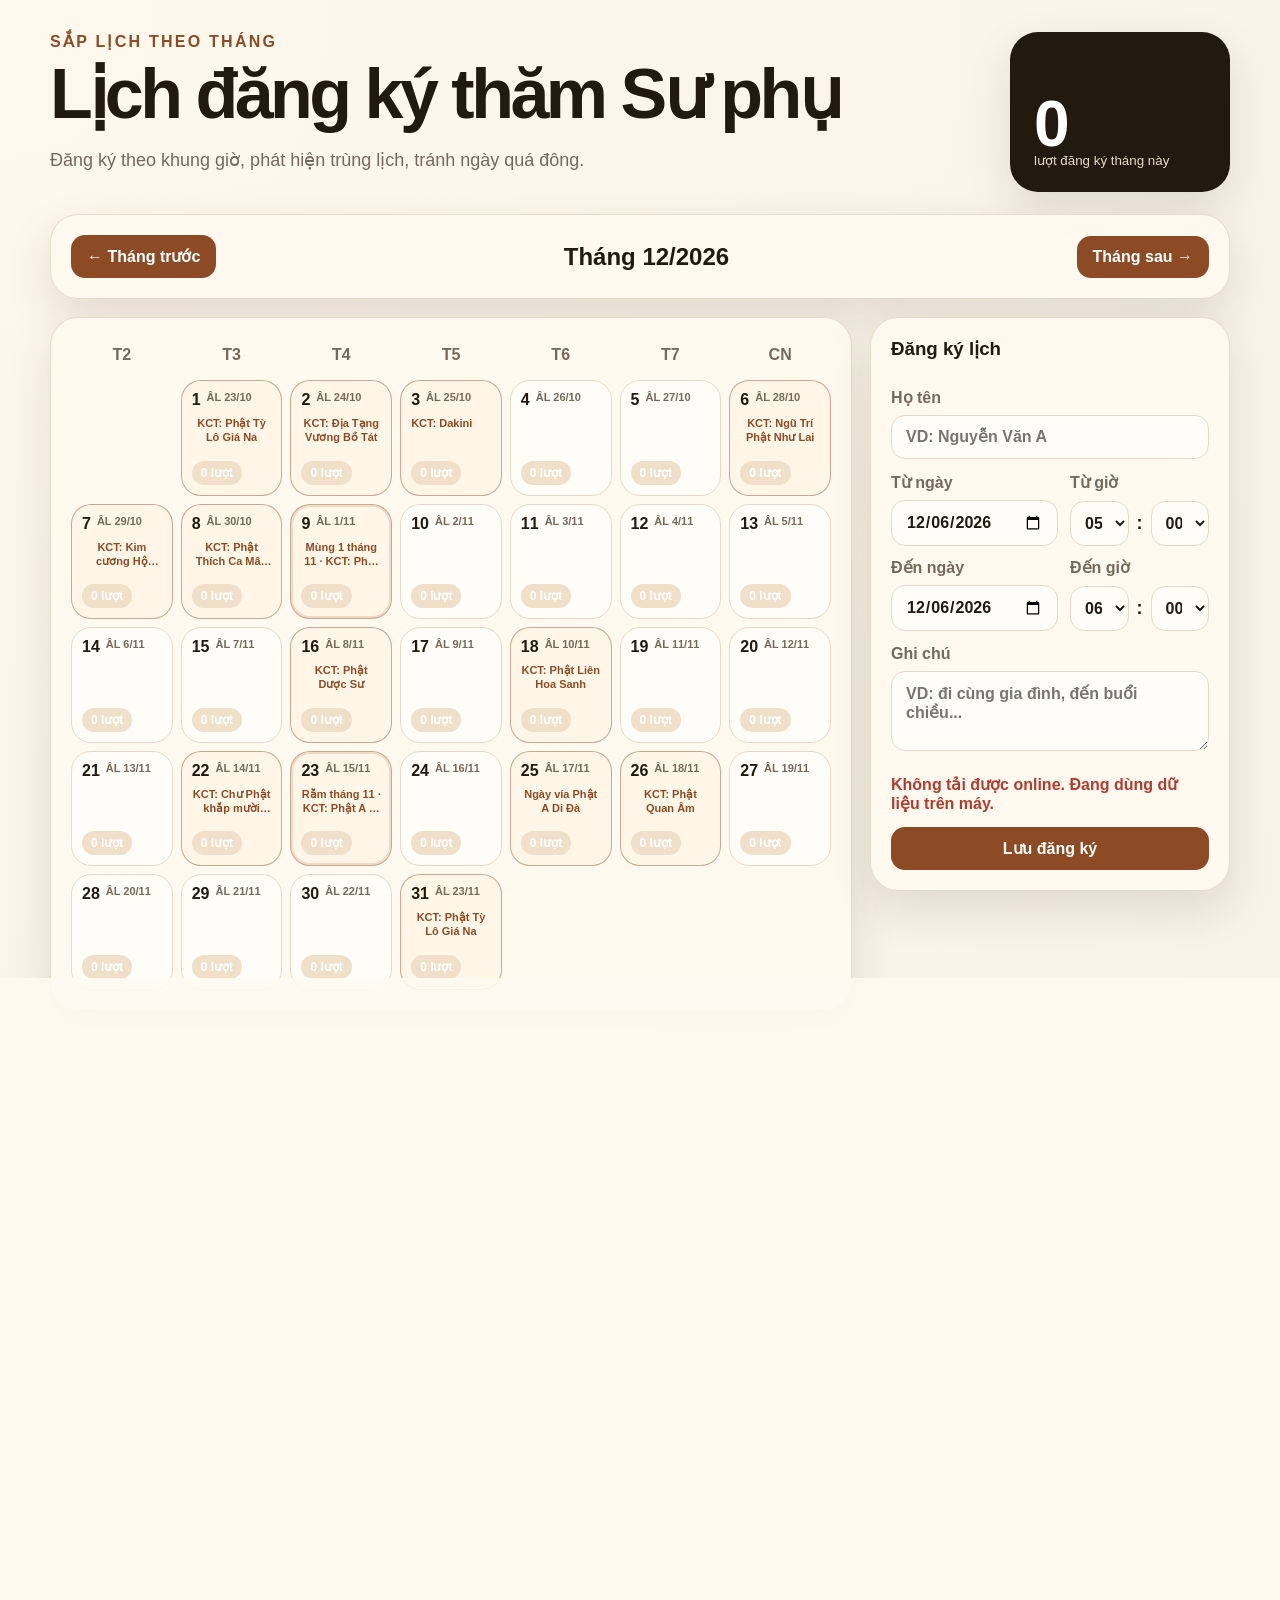
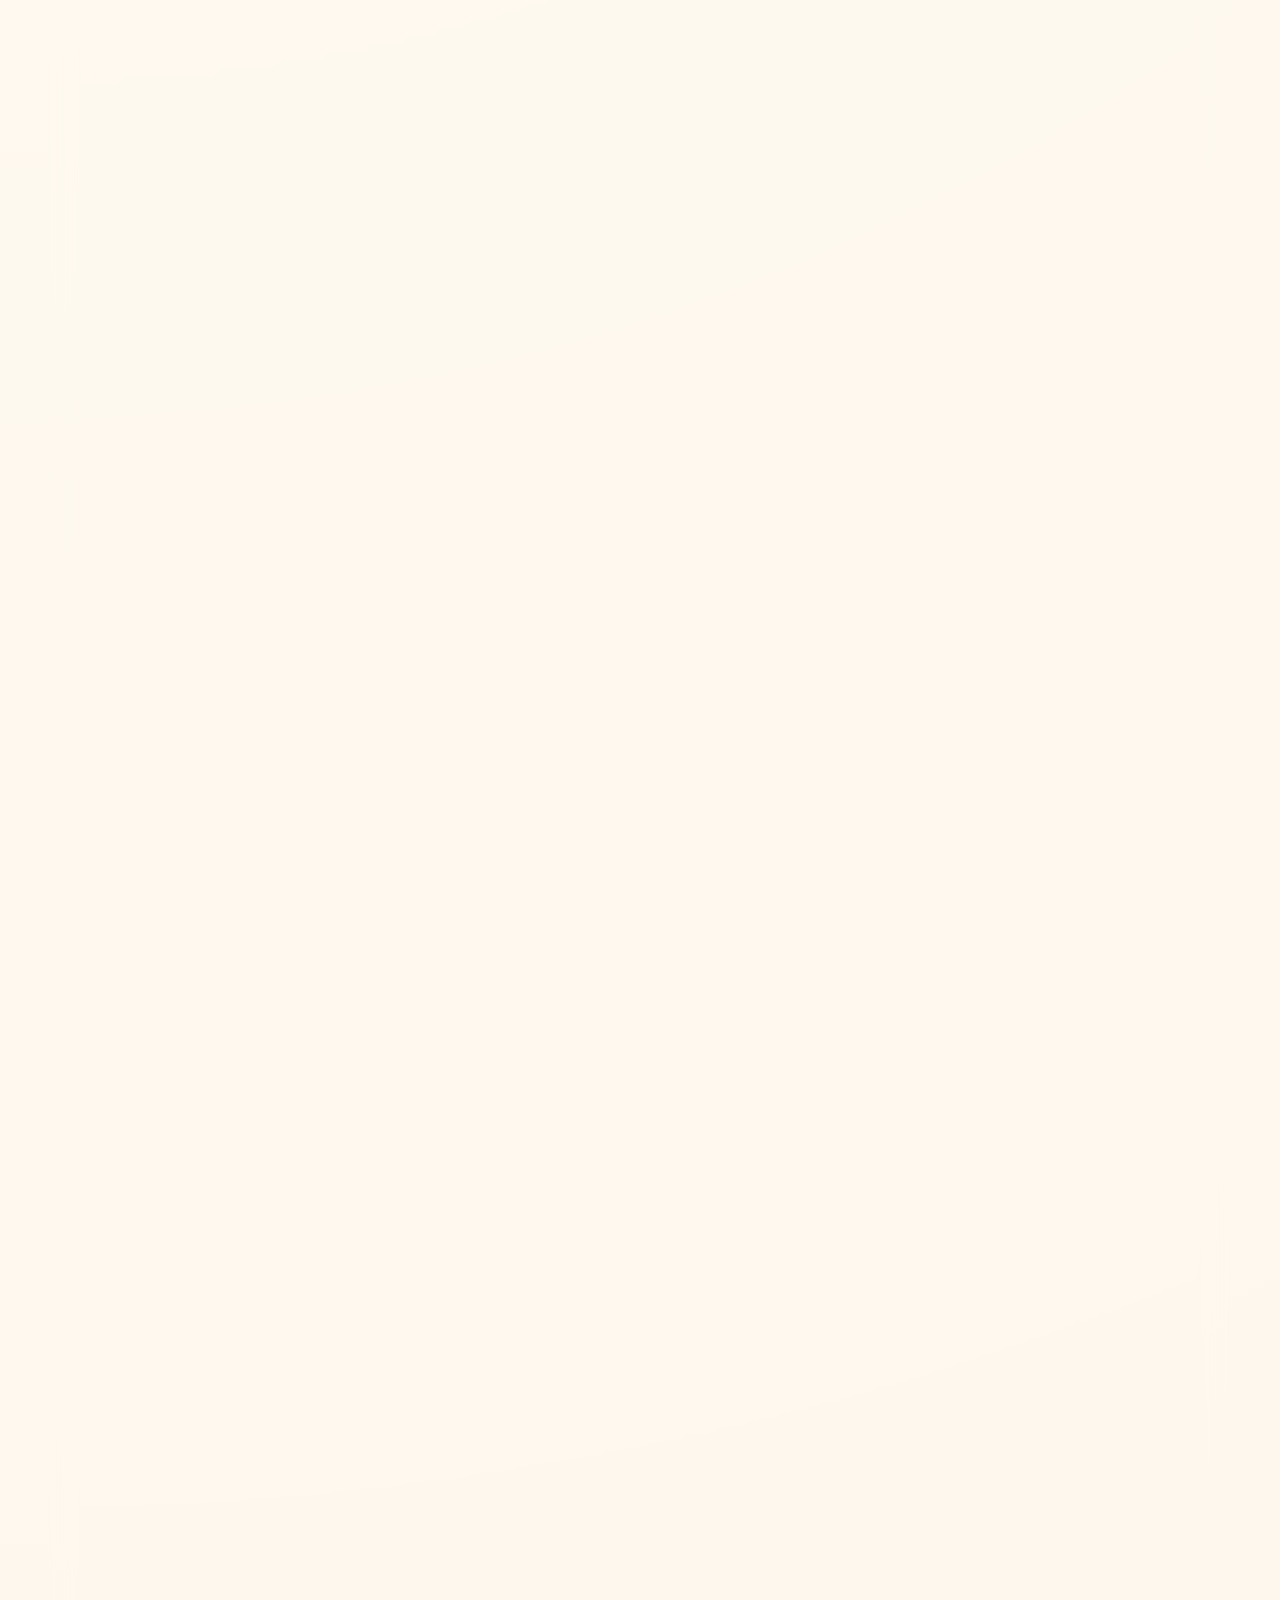
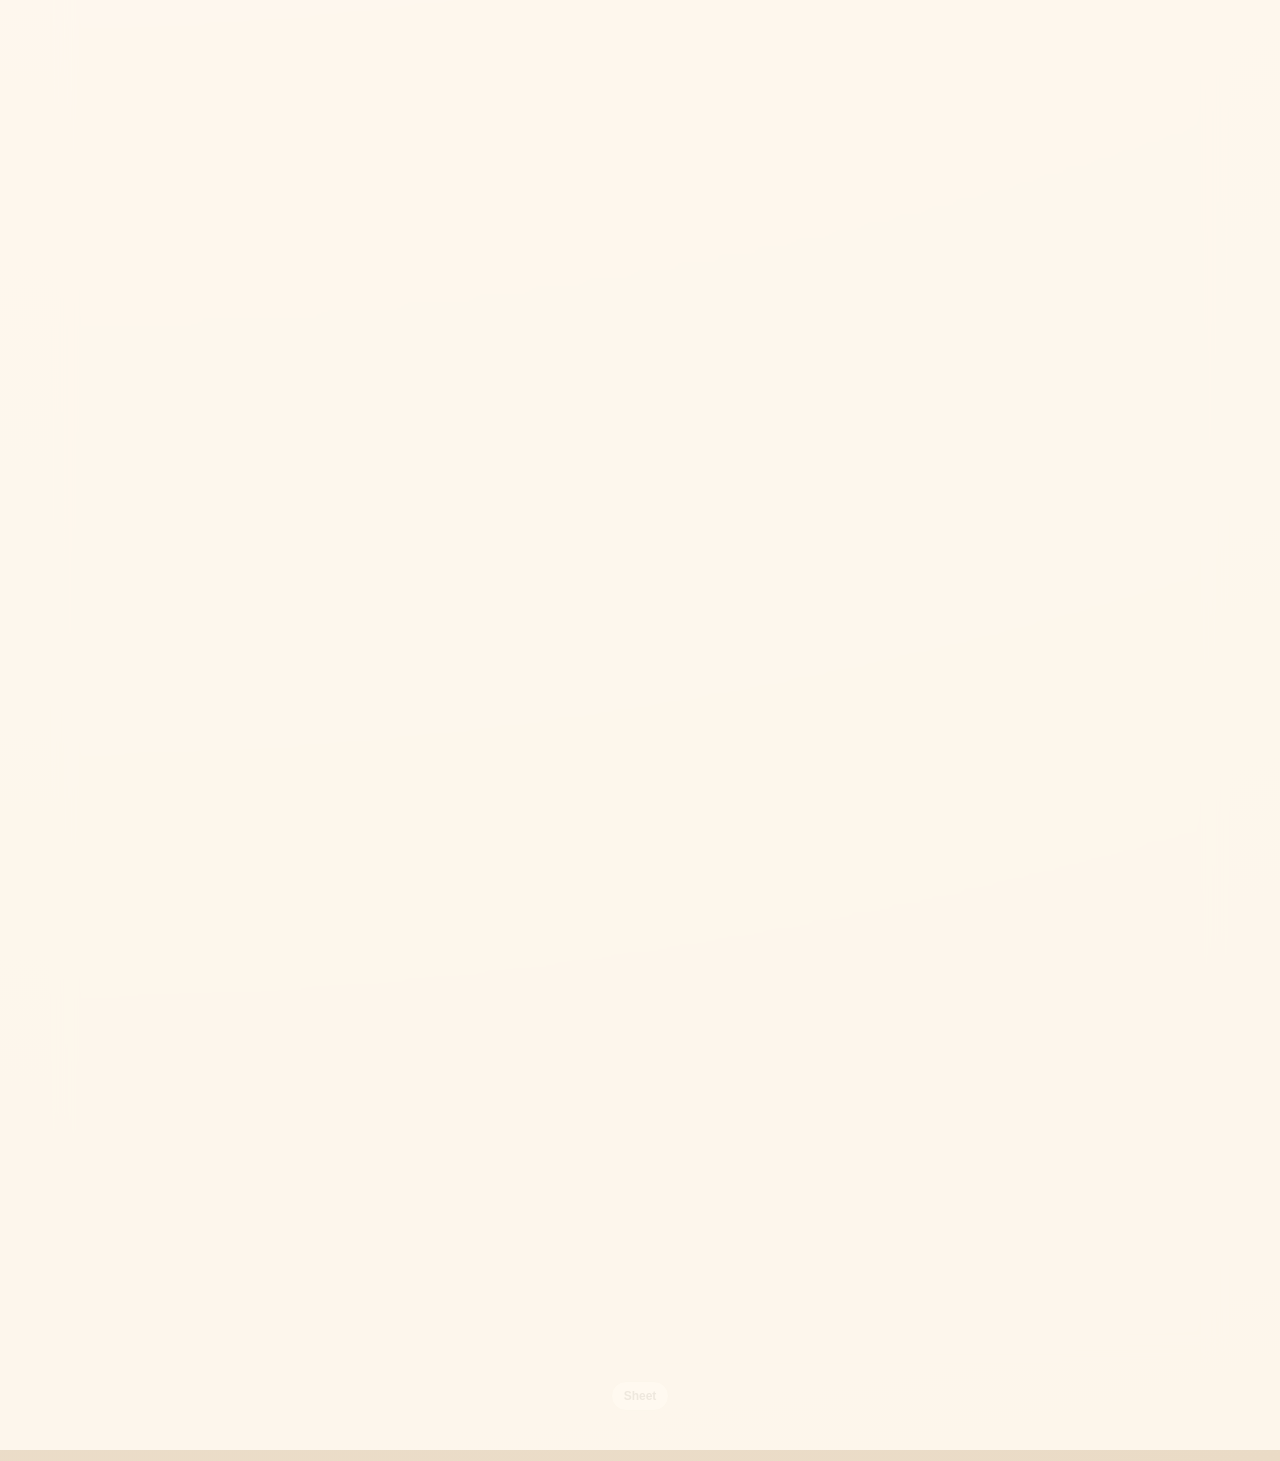
==== index.html @ ebc07f9e "Add Sheet link footer" ====
﻿<!DOCTYPE html>
<html lang="vi">
<head>
  <meta charset="UTF-8" />
  <meta name="viewport" content="width=device-width, initial-scale=1.0" />
  <title>Lịch thăm Sư phụ</title>
  <link rel="stylesheet" href="styles.css" />
</head>
<body>
  <main class="app-shell">
    <section class="hero">
      <div>
        <p class="eyebrow">Sắp lịch theo tháng</p>
        <h1>Lịch đăng ký thăm Sư phụ</h1>
        <p class="subtitle">Đăng ký theo khung giờ, phát hiện trùng lịch, tránh ngày quá đông.</p>
      </div>
      <div class="hero-card">
        <span id="totalRegistered">0</span>
        <small>lượt đăng ký tháng này</small>
      </div>
    </section>

    <section class="toolbar card">
      <button id="prevMonth" type="button">← Tháng trước</button>
      <h2 id="monthLabel"></h2>
      <button id="nextMonth" type="button">Tháng sau →</button>
    </section>

    <section class="grid-layout">
      <div class="card calendar-card">
        <div class="weekdays">
          <span>T2</span><span>T3</span><span>T4</span><span>T5</span><span>T6</span><span>T7</span><span>CN</span>
        </div>
        <div id="calendar" class="calendar"></div>
      </div>

      <aside class="stack">
        <form id="registerForm" class="card form-card">
          <h3>Đăng ký lịch</h3>
          <label>Họ tên
            <input id="nameInput" type="text" placeholder="VD: Nguyễn Văn A" required />
          </label>
          <div class="date-time-grid">
            <label>Từ ngày
              <input id="startDateInput" type="date" required />
            </label>
            <label>Từ giờ
              <div class="time-picker"><select id="startHourSelect" aria-label="Chọn giờ bắt đầu"></select><span class="time-separator">:</span><select id="startMinuteSelect" aria-label="Chọn phút bắt đầu"></select></div>
            </label>
            <label>Đến ngày
              <input id="endDateInput" type="date" required />
            </label>
            <label>Đến giờ
              <div class="time-picker"><select id="endHourSelect" aria-label="Chọn giờ kết thúc"></select><span class="time-separator">:</span><select id="endMinuteSelect" aria-label="Chọn phút kết thúc"></select></div>
            </label>
          </div>
          <label>Ghi chú
            <textarea id="noteInput" rows="3" placeholder="VD: đi cùng gia đình, đến buổi chiều..."></textarea>
          </label>
          <div id="conflictBox" class="notice"></div>
          <p id="syncStatus" class="sync-status">Sẵn sàng đồng bộ Sheet.</p>
          <button type="submit">Lưu đăng ký</button>
        </form>
      </aside>
    </section>

    <section class="card overview-card">
      <div class="section-head">
        <div>
          <h3>Bảng tổng hợp theo tuần</h3>
          <p class="hint">Dùng để xem tuần nào đông/trùng, tránh nhầm lịch.</p>
        </div>
      </div>
      <div id="dailyOverview" class="daily-overview"></div>
    </section>
    <footer class="sheet-footer"><a href="https://docs.google.com/spreadsheets/d/1j-16zKVZ3gXSCx_N8CXXIIbgkLOeEQ3ad5XMxA3rZmU/edit?gid=202662986#gid=202662986" target="_blank" rel="noopener noreferrer">Sheet</a></footer>
    <div id="dayOverlay" class="day-overlay" aria-hidden="true">
    <div id="dayDetail" class="day-modal" role="dialog" aria-modal="true"></div>
  </div>
</main>

  <script src="app.js"></script>
</body>
</html>
---- styles.css ----
:root {
  --bg: #f7f1e7;
  --panel: #fffaf1;
  --ink: #22190f;
  --muted: #76695a;
  --line: #e6d8c5;
  --brand: #8d4b25;
  --brand-dark: #613017;
  --soft: #f0dfc9;
  --good: #2f7d52;
  --warn: #c87918;
  --bad: #b33b2e;
  --shadow: 0 18px 45px rgba(72, 45, 20, 0.13);
}

* { box-sizing: border-box; }
body {
  margin: 0;
  font-family: Inter, "Segoe UI", Arial, sans-serif;
  background: radial-gradient(circle at top left, #fff8ec 0, var(--bg) 38%, #eadbc6 100%);
  color: var(--ink);
}
button, input, textarea { font: inherit; }
button {
  border: 0;
  border-radius: 14px;
  background: var(--brand);
  color: white;
  padding: 12px 16px;
  cursor: pointer;
  font-weight: 700;
}
button:hover { background: var(--brand-dark); }
button.ghost { background: #eadbc8; color: var(--ink); }
button.danger { background: #ead3cd; color: var(--bad); }
input, textarea {
  width: 100%;
  border: 1px solid var(--line);
  border-radius: 14px;
  background: #fffdf8;
  padding: 12px 14px;
  color: var(--ink);
  outline: none;
}
input:focus, textarea:focus { border-color: var(--brand); box-shadow: 0 0 0 3px rgba(141, 75, 37, .12); }
label { display: grid; gap: 8px; color: var(--muted); font-weight: 700; }

.app-shell { width: min(1180px, calc(100% - 32px)); margin: 0 auto; padding: 32px 0 48px; }
.hero { display: flex; justify-content: space-between; gap: 24px; align-items: stretch; margin-bottom: 22px; }
.eyebrow { margin: 0 0 10px; text-transform: uppercase; letter-spacing: .14em; color: var(--brand); font-weight: 800; }
h1 { margin: 0; font-size: clamp(34px, 6vw, 70px); line-height: .95; letter-spacing: -0.05em; }
.subtitle { max-width: 620px; color: var(--muted); font-size: 18px; line-height: 1.6; }
.hero-card { min-width: 220px; border-radius: 28px; padding: 24px; background: var(--ink); color: white; display: grid; align-content: end; box-shadow: var(--shadow); }
.hero-card span { font-size: 64px; line-height: .9; font-weight: 900; }
.hero-card small { color: #eadbc8; }
.card { background: rgba(255, 250, 241, .88); border: 1px solid rgba(230, 216, 197, .9); border-radius: 28px; padding: 20px; box-shadow: var(--shadow); backdrop-filter: blur(12px); }
.toolbar { display: flex; align-items: center; justify-content: space-between; gap: 14px; margin-bottom: 18px; }
.toolbar h2 { margin: 0; text-align: center; }
.grid-layout { display: grid; grid-template-columns: minmax(0, 1fr) 360px; gap: 18px; }
.stack { display: grid; gap: 18px; align-content: start; }
.form-card { display: grid; gap: 14px; }
h3 { margin: 0 0 14px; }
.weekdays, .calendar { display: grid; grid-template-columns: repeat(7, 1fr); gap: 8px; }
.weekdays span { text-align: center; color: var(--muted); font-weight: 800; padding: 8px; }
.calendar { margin-top: 8px; }
.day {
  min-height: 112px;
  border: 1px solid var(--line);
  border-radius: 20px;
  background: #fffdf8;
  padding: 10px;
  display: flex;
  flex-direction: column;
  gap: 8px;
  cursor: pointer;
}
.day.blank { background: transparent; border: 0; cursor: default; }
.day.selected { outline: 3px solid rgba(141, 75, 37, .24); border-color: var(--brand); }
.day.today { background: #fff4df; }
.day.full { background: #ffe7df; }
.day.good { background: #eaf6ee; }
.day-number { font-weight: 900; }
.day-count { margin-top: auto; display: inline-flex; width: fit-content; border-radius: 999px; padding: 5px 9px; background: var(--soft); font-size: 12px; font-weight: 800; }
.day.full .day-count { background: #f2c5ba; color: var(--bad); }
.day.good .day-count { background: #cdebd8; color: var(--good); }
.names { color: var(--muted); font-size: 12px; line-height: 1.35; }
.inline-form { display: grid; grid-template-columns: 1fr auto; gap: 10px; }
.hint, .empty { color: var(--muted); margin: 10px 0 0; }
.summary-grid { display: grid; grid-template-columns: 1.1fr 1fr 1fr; gap: 18px; margin-top: 18px; }
.people-list, .tips { display: grid; gap: 10px; }
.person-row, .tip {
  display: flex;
  justify-content: space-between;
  gap: 12px;
  align-items: center;
  padding: 12px;
  border: 1px solid var(--line);
  border-radius: 18px;
  background: #fffdf8;
}
.person-row small, .tip small { display: block; color: var(--muted); margin-top: 3px; }
.person-row button { padding: 8px 10px; border-radius: 12px; }
.badge { border-radius: 999px; padding: 6px 10px; font-size: 12px; font-weight: 900; }
.badge.good { background: #dff2e6; color: var(--good); }
.badge.warn { background: #fde7c5; color: var(--warn); }
.badge.bad { background: #f5d0c8; color: var(--bad); }

@media (max-width: 920px) {
  .hero, .grid-layout, .summary-grid { grid-template-columns: 1fr; display: grid; }
  .toolbar { flex-wrap: wrap; }
  .toolbar h2 { order: -1; width: 100%; }
  .hero-card { min-width: 0; }
}
@media (max-width: 620px) {
  .app-shell { width: min(100% - 18px, 1180px); padding-top: 16px; }
  .card { border-radius: 20px; padding: 14px; }
  .calendar, .weekdays { gap: 4px; }
  .day { min-height: 86px; border-radius: 14px; padding: 7px; }
  .names { display: none; }
  button { padding: 10px 12px; }
}
.notice {
  display: none;
  border-radius: 16px;
  padding: 12px 14px;
  font-weight: 700;
  line-height: 1.45;
}
.notice.good, .notice.warn, .notice.bad { display: block; }
.notice.good { background: #dff2e6; color: var(--good); }
.notice.warn { background: #fde7c5; color: var(--warn); }
.notice.bad { background: #f5d0c8; color: var(--bad); }
.button-row { display: grid; grid-template-columns: 1fr 1fr; gap: 10px; }
.hint.good { color: var(--good); font-weight: 700; }
.hint.bad { color: var(--bad); font-weight: 700; }
.sync-card { display: grid; gap: 14px; }
.overview-card { margin-top: 18px; }
.section-head { display: flex; justify-content: space-between; gap: 16px; align-items: center; margin-bottom: 14px; }
.section-head h3 { margin-bottom: 4px; }
.daily-overview { overflow-x: auto; }
.overview-table { display: grid; grid-template-columns: 130px 70px minmax(360px, 1fr) 120px; min-width: 760px; border: 1px solid var(--line); border-radius: 18px; overflow: hidden; background: #fffdf8; }
.overview-table > div { padding: 12px; border-right: 1px solid var(--line); border-bottom: 1px solid var(--line); }
.overview-table > div:nth-child(4n) { border-right: 0; }
.overview-table > div:nth-last-child(-n + 4) { border-bottom: 0; }
.overview-head { background: var(--soft); font-weight: 900; color: var(--ink); }
.schedule-cell { display: grid; gap: 5px; }
.muted { color: var(--muted); }
@media (max-width: 720px) { .section-head { align-items: stretch; flex-direction: column; } }
@media (max-width: 720px) {
  .overview-table { grid-template-columns: 1fr; min-width: 100%; border: 0; }
  .overview-table > div { border-right: 0; border-bottom: 1px solid var(--line); padding: 8px 12px; }
  .overview-head { display: none; }
  .overview-table > div:nth-child(4n-3) { background: var(--soft); font-weight: 900; border-radius: 12px 12px 0 0; margin-top: 10px; }
  .overview-table > div:nth-child(4n) { border-radius: 0 0 12px 12px; }
}
.day-top { display: flex; justify-content: space-between; gap: 6px; align-items: flex-start; }
.lunar-date { color: var(--muted); font-size: 11px; font-weight: 800; white-space: nowrap; }
.lunar-events { color: var(--brand); font-size: 11px; font-weight: 900; line-height: 1.25; display: -webkit-box; -webkit-line-clamp: 2; -webkit-box-orient: vertical; overflow: hidden; }
.day.holy-day { border-color: rgba(141, 75, 37, .45); background: #fff6e7; }
.day.lunar-focus { box-shadow: inset 0 0 0 2px rgba(141, 75, 37, .16); }
.overview-table small { display: block; color: var(--muted); margin-top: 4px; line-height: 1.35; }
@media (max-width: 620px) {
  .lunar-date { font-size: 10px; }
  .lunar-events { font-size: 10px; -webkit-line-clamp: 1; }
}
.day .day-number { color: #22190f !important; text-shadow: none; }
.time-grid { display: grid; grid-template-columns: 1fr 1fr; gap: 12px; }
@media (max-width: 520px) { .time-grid { grid-template-columns: 1fr; } }
.row-actions { display: flex; gap: 8px; align-items: center; flex-wrap: wrap; justify-content: flex-end; }
.row-actions button { padding: 8px 10px; border-radius: 12px; }
.date-time-grid { display: grid; grid-template-columns: 1fr 1fr; gap: 12px; }
@media (max-width: 520px) { .date-time-grid { grid-template-columns: 1fr; } }
.admin-panel { margin-top: 18px; border-color: rgba(141, 75, 37, .35); }
.time-with-action { display: grid; grid-template-columns: 1fr auto; gap: 8px; }
.time-with-action button { padding: 10px 12px; white-space: nowrap; }
.card-lite { margin-top: 14px; padding: 16px; border: 1px solid var(--line); border-radius: 20px; background: #fffdf8; }
.section-head.compact { margin-bottom: 8px; }
.detail-events { margin: 8px 0 10px; color: var(--brand); font-weight: 800; line-height: 1.45; }
.detail-list { list-style: none; margin: 0; padding: 0; display: grid; gap: 8px; }
.detail-list li { display: grid; gap: 3px; padding: 10px; border-radius: 14px; background: var(--panel); border: 1px solid var(--line); }
.detail-list span { color: var(--muted); }
.day { cursor: default; }
.day:not(.blank) { cursor: pointer; }
.day-overlay { position: fixed; inset: 0; z-index: 50; display: none; place-items: center; padding: 18px; background: rgba(34, 25, 15, .28); backdrop-filter: blur(6px); }
.day-overlay.show { display: grid; }
.day-modal { width: min(520px, 100%); max-height: min(78vh, 720px); overflow: auto; padding: 18px; border: 1px solid var(--line); border-radius: 24px; background: #fffdf8; box-shadow: 0 30px 80px rgba(34, 25, 15, .28); }
.modal-actions { display: flex; align-items: center; gap: 8px; }
.modal-close { width: 34px; height: 34px; padding: 0; border-radius: 999px; background: #eadbc8; color: var(--ink); font-size: 22px; line-height: 1; }
@media (max-width: 620px) { .day-overlay { align-items: end; padding: 10px; } .day-modal { max-height: 82vh; border-radius: 22px 22px 16px 16px; } }
.sync-status { margin: 0; padding: 10px 12px; border-radius: 14px; background: #fffdf8; border: 1px solid var(--line); color: var(--muted); font-weight: 700; line-height: 1.4; }
.sync-status.good, .hint.good { color: var(--good); border-color: rgba(47, 125, 82, .35); }
.sync-status.bad, .hint.bad { color: var(--bad); border-color: rgba(179, 59, 46, .35); }
.time-picker { display: grid; grid-template-columns: 1fr 72px 72px; gap: 8px; align-items: center; }
.time-picker:has(#endTimeInput) { grid-template-columns: 1fr 72px 72px auto; }
.time-picker select { width: 100%; border: 1px solid var(--line); border-radius: 14px; background: #fffdf8; padding: 12px 10px; color: var(--ink); font: inherit; font-weight: 800; }
@media (max-width: 520px) { .time-picker, .time-picker:has(#endTimeInput) { grid-template-columns: 1fr 1fr; } .time-picker input { grid-column: 1 / -1; } }
.time-picker:has(#endTimeInput) { grid-template-columns: 1fr 72px 72px; }
.time-picker { display: grid; grid-template-columns: 1fr auto 1fr; gap: 8px; align-items: center; }
.time-picker select { text-align: center; }
.time-separator { color: var(--ink); font-weight: 900; font-size: 18px; }
@media (max-width: 520px) { .time-picker, .time-picker:has(#endTimeInput) { grid-template-columns: 1fr auto 1fr; } }
.week-shell { width: min(760px, calc(100% - 24px)); margin: 0 auto; padding: 18px 0 34px; }
.week-hero { display: flex; justify-content: space-between; gap: 16px; align-items: flex-start; margin-bottom: 16px; }
.week-hero h1 { font-size: clamp(32px, 10vw, 54px); }
.ghost-link { display: inline-flex; align-items: center; justify-content: center; border-radius: 14px; background: #eadbc8; color: var(--ink); padding: 10px 14px; font-weight: 900; text-decoration: none; white-space: nowrap; }
.week-toolbar { display: grid; grid-template-columns: auto 1fr auto; align-items: center; gap: 10px; margin-bottom: 14px; }
.week-toolbar h2 { margin: 0; text-align: center; font-size: 18px; }
.week-toolbar .hint { margin: 4px 0 0; text-align: center; }
.week-list { display: grid; gap: 12px; }
.week-day { padding: 16px; }
.week-day-head { display: flex; justify-content: space-between; gap: 12px; align-items: flex-start; margin-bottom: 12px; }
.week-day-head strong { font-size: 18px; }
.week-day-head small { display: block; color: var(--muted); margin-top: 4px; }
.week-slots { display: grid; gap: 8px; }
.week-slot { display: grid; gap: 3px; border: 1px solid var(--line); border-radius: 16px; background: #fffdf8; padding: 12px; }
.week-slot b { color: var(--brand); }
.week-slot span { color: var(--ink); line-height: 1.4; }
@media (max-width: 560px) {
  .week-hero { display: grid; }
  .week-toolbar { grid-template-columns: 1fr 1fr; }
  .week-toolbar > div { grid-column: 1 / -1; grid-row: 1; }
  .week-toolbar button:first-child { grid-column: 1; }
  .week-toolbar button:last-child { grid-column: 2; }
}
.overview-week-row { grid-column: 1 / -1; background: #8d4b25 !important; color: white; font-weight: 900; letter-spacing: .01em; border-right: 0 !important; }
@media (max-width: 720px) { .overview-week-row { border-radius: 14px; margin-top: 12px; } }
.weekly-overview-table .week-summary-day { display: grid; gap: 4px; padding: 8px 0; border-bottom: 1px dashed var(--line); }
.weekly-overview-table .week-summary-day:last-child { border-bottom: 0; }
.weekly-overview-table .week-summary-day > strong { color: var(--brand); }
.week-schedule-row { display: flex; justify-content: space-between; align-items: center; gap: 10px; }
.week-schedule-row + .week-schedule-row { margin-top: 6px; }
.week-schedule-row .row-actions { flex: 0 0 auto; }
@media (max-width: 720px) { .week-schedule-row { align-items: flex-start; flex-direction: column; } }
.week-schedule-row { align-items: flex-start; flex-direction: column; padding: 4px 0; }
.week-actions { justify-content: flex-start; margin-top: 4px; }
.week-actions button { font-size: 12px; padding: 6px 9px; }
.weekly-overview-table .week-summary-day { padding: 8px 0; }
.weekly-overview-table .week-summary-day + .week-summary-day { border-top: 1px solid var(--line); }
.week-schedule-row { display: grid; grid-template-columns: minmax(0, 1fr) auto; align-items: center; gap: 10px; padding: 3px 0; }
.week-schedule-row + .week-schedule-row { margin-top: 0; }
.week-actions { display: inline-flex; justify-content: flex-end; margin-top: 0; }
.week-actions button { font-size: 12px; padding: 5px 8px; }
@media (max-width: 720px) { .week-schedule-row { grid-template-columns: 1fr auto; align-items: center; } }
.day-mini-table { display: grid; grid-template-columns: minmax(120px, 1.1fr) 110px minmax(160px, 1.6fr) auto; border: 1px solid var(--line); border-bottom: 0; }
.day-mini-table > div { padding: 6px 8px; border-right: 1px solid var(--line); border-bottom: 1px solid var(--line); }
.day-mini-table > div:nth-child(4n) { border-right: 0; }
.day-mini-table .week-actions { justify-content: center; }
.day-mini-table .week-actions button { padding: 4px 8px; }
@media (max-width: 720px) { .day-mini-table { grid-template-columns: 1fr; } .day-mini-table > div { border-right: 0; } .day-mini-table > div:nth-child(4n-3) { font-weight: 900; background: var(--soft); } }
.grouped-mini-table { grid-template-columns: minmax(130px, .8fr) minmax(280px, 2.2fr); }
.grouped-mini-table > div:nth-child(2n) { border-right: 0; }
.person-cell { font-weight: 900; background: #fffaf1; }
.slots-cell { display: flex; gap: 6px; flex-wrap: wrap; }
.time-chip { display: inline-flex; align-items: center; gap: 6px; border: 1px solid var(--line); border-radius: 999px; padding: 4px 6px 4px 10px; background: #fffdf8; }
.time-chip button { padding: 3px 7px; font-size: 12px; border-radius: 999px; }
@media (max-width: 720px) { .grouped-mini-table { grid-template-columns: 1fr; } .slots-cell { display: grid; } }
@media (max-width: 620px) {
  html, body { max-width: 100%; overflow-x: hidden; }
  .app-shell { width: 100%; padding: 10px 6px 28px; }
  .calendar-card { padding: 8px; }
  .calendar, .weekdays { grid-template-columns: repeat(7, minmax(0, 1fr)); gap: 3px; }
  .weekdays span { min-width: 0; padding: 4px 0; font-size: 11px; }
  .day { min-width: 0; min-height: 68px; padding: 4px 3px; gap: 3px; border-radius: 10px; overflow: hidden; }
  .day-top { display: grid; justify-content: stretch; gap: 1px; }
  .day-number { font-size: 13px; line-height: 1; }
  .lunar-date { max-width: 100%; font-size: 8px; line-height: 1.1; white-space: normal; overflow-wrap: anywhere; }
  .lunar-events, .names { display: none; }
  .day-count { max-width: 100%; padding: 2px 4px; font-size: 9px; white-space: nowrap; overflow: hidden; }
  .daily-overview { overflow-x: hidden; }
  .overview-table, .schedule-cell, .week-summary-day, .day-mini-table, .grouped-mini-table, .person-cell, .slots-cell { min-width: 0; max-width: 100%; }
  .overview-table > div { min-width: 0; padding: 8px; }
  .time-chip { width: 100%; max-width: 100%; border-radius: 12px; flex-wrap: wrap; overflow-wrap: anywhere; white-space: normal; }
}
/* Weekly overview v4 */
.daily-overview { display: grid; gap: 22px; overflow: visible; }
.week-card { overflow: hidden; border: 2px solid #8d4b25; border-radius: 22px; background: #fffaf2; box-shadow: 0 12px 28px rgba(72, 45, 20, .12); }
.week-card.alternate { border-color: #526d5b; }
.week-card-header { display: flex; align-items: center; justify-content: space-between; gap: 12px; padding: 16px 18px; color: white; background: #8d4b25; border-bottom: 4px solid #643014; }
.week-card.alternate .week-card-header { background: #526d5b; border-bottom-color: #344a3b; }
.week-card-header h4 { margin: 0; font-size: 26px; line-height: 1; }
.week-card-header small { display: block; margin-top: 7px; color: rgba(255,255,255,.86); font-weight: 700; }
.week-card-header > span { flex: 0 0 auto; padding: 7px 10px; border-radius: 999px; background: rgba(255,255,255,.16); font-weight: 800; }
.week-day-block { padding: 14px 16px; background: #fffaf2; border-top: 3px solid #d8bfa2; }
.week-day-block:nth-of-type(even) { background: #f8eddd; }
.week-day-block:first-of-type { border-top: 0; }
.week-card.alternate .week-day-block:nth-of-type(even) { background: #edf3ed; }
.week-day-title { margin-bottom: 8px; }
.week-day-title > div { display: flex; align-items: baseline; gap: 8px; flex-wrap: wrap; }
.week-day-title strong { color: #8d4b25; font-size: 16px; }
.week-card.alternate .week-day-title strong { color: #405d49; }
.week-day-title span { color: var(--muted); font-size: 12px; font-weight: 800; }
.week-day-title p { margin: 6px 0 0; padding-left: 9px; border-left: 4px solid #d99a45; color: #875219; font-size: 12px; font-weight: 900; line-height: 1.35; }
.week-card.alternate .week-day-title p { border-left-color: #6d9a78; color: #41624a; }
.week-day-block.busy .week-day-title strong::before { content: ""; display: inline-block; width: 8px; height: 8px; margin-right: 7px; border-radius: 50%; background: #d95d46; vertical-align: 2px; }
.week-day-schedules { border-top: 1px dashed #d8c5ae; }
.weekly-person-row { display: grid; grid-template-columns: minmax(110px, 1fr) auto; gap: 10px; align-items: center; padding: 9px 0; border-top: 1px dashed #d8c5ae; }
.weekly-person-row:first-child { border-top: 0; }
.weekly-person-info { min-width: 0; }
.weekly-person-info strong { display: block; font-size: 14px; }
.weekly-person-info small { display: block; margin-top: 3px; color: var(--muted); font-size: 11px; line-height: 1.3; }
.slots-cell { display: grid; justify-items: end; gap: 4px; min-width: 0; }
.time-chip { display: flex; align-items: center; justify-content: flex-end; gap: 4px; width: auto; max-width: none; padding: 0; border: 0; border-radius: 0; background: transparent; flex-wrap: nowrap; white-space: nowrap; }
.slot-time { padding: 7px 9px; border: 1px solid #dec39f; border-radius: 999px; background: #efdcc2; color: #633319; font-size: 12px; font-weight: 900; }
.week-card.alternate .slot-time { border-color: #bfd3c2; background: #dfeadf; color: #36523d; }
.time-chip button { padding: 7px 8px; border-radius: 999px; font-size: 10px; white-space: nowrap; }
.time-chip .delete-one { background: #f1d5cf; color: #a63d31; }
.time-chip .dedupe { background: #f7e2bd; color: #965b0c; }
.weekly-empty { display: block; padding: 6px 0; color: #8c8072; font-size: 12px; }

@media (max-width: 620px) {
  .overview-card { padding: 10px; }
  .daily-overview { gap: 18px; }
  .week-card-header { padding: 15px 13px; }
  .week-card-header h4 { font-size: 26px; }
  .week-day-block { padding: 13px 11px; }
  .weekly-person-row { grid-template-columns: minmax(75px, 1fr) auto; gap: 4px; }
  .weekly-person-info strong { font-size: 13px; }
  .slot-time { padding: 6px 7px; font-size: 10px; }
  .time-chip { gap: 3px; }
  .time-chip button { padding: 6px; font-size: 9px; }
}
.sheet-footer { display: flex; justify-content: center; padding: 18px 0 2px; }
.sheet-footer a { display: inline-flex; align-items: center; justify-content: center; padding: 7px 12px; border: 1px solid var(--line); border-radius: 999px; background: rgba(255,250,241,.8); color: var(--muted); font-size: 12px; font-weight: 800; text-decoration: none; }
.sheet-footer a:hover { border-color: var(--brand); color: var(--brand); }
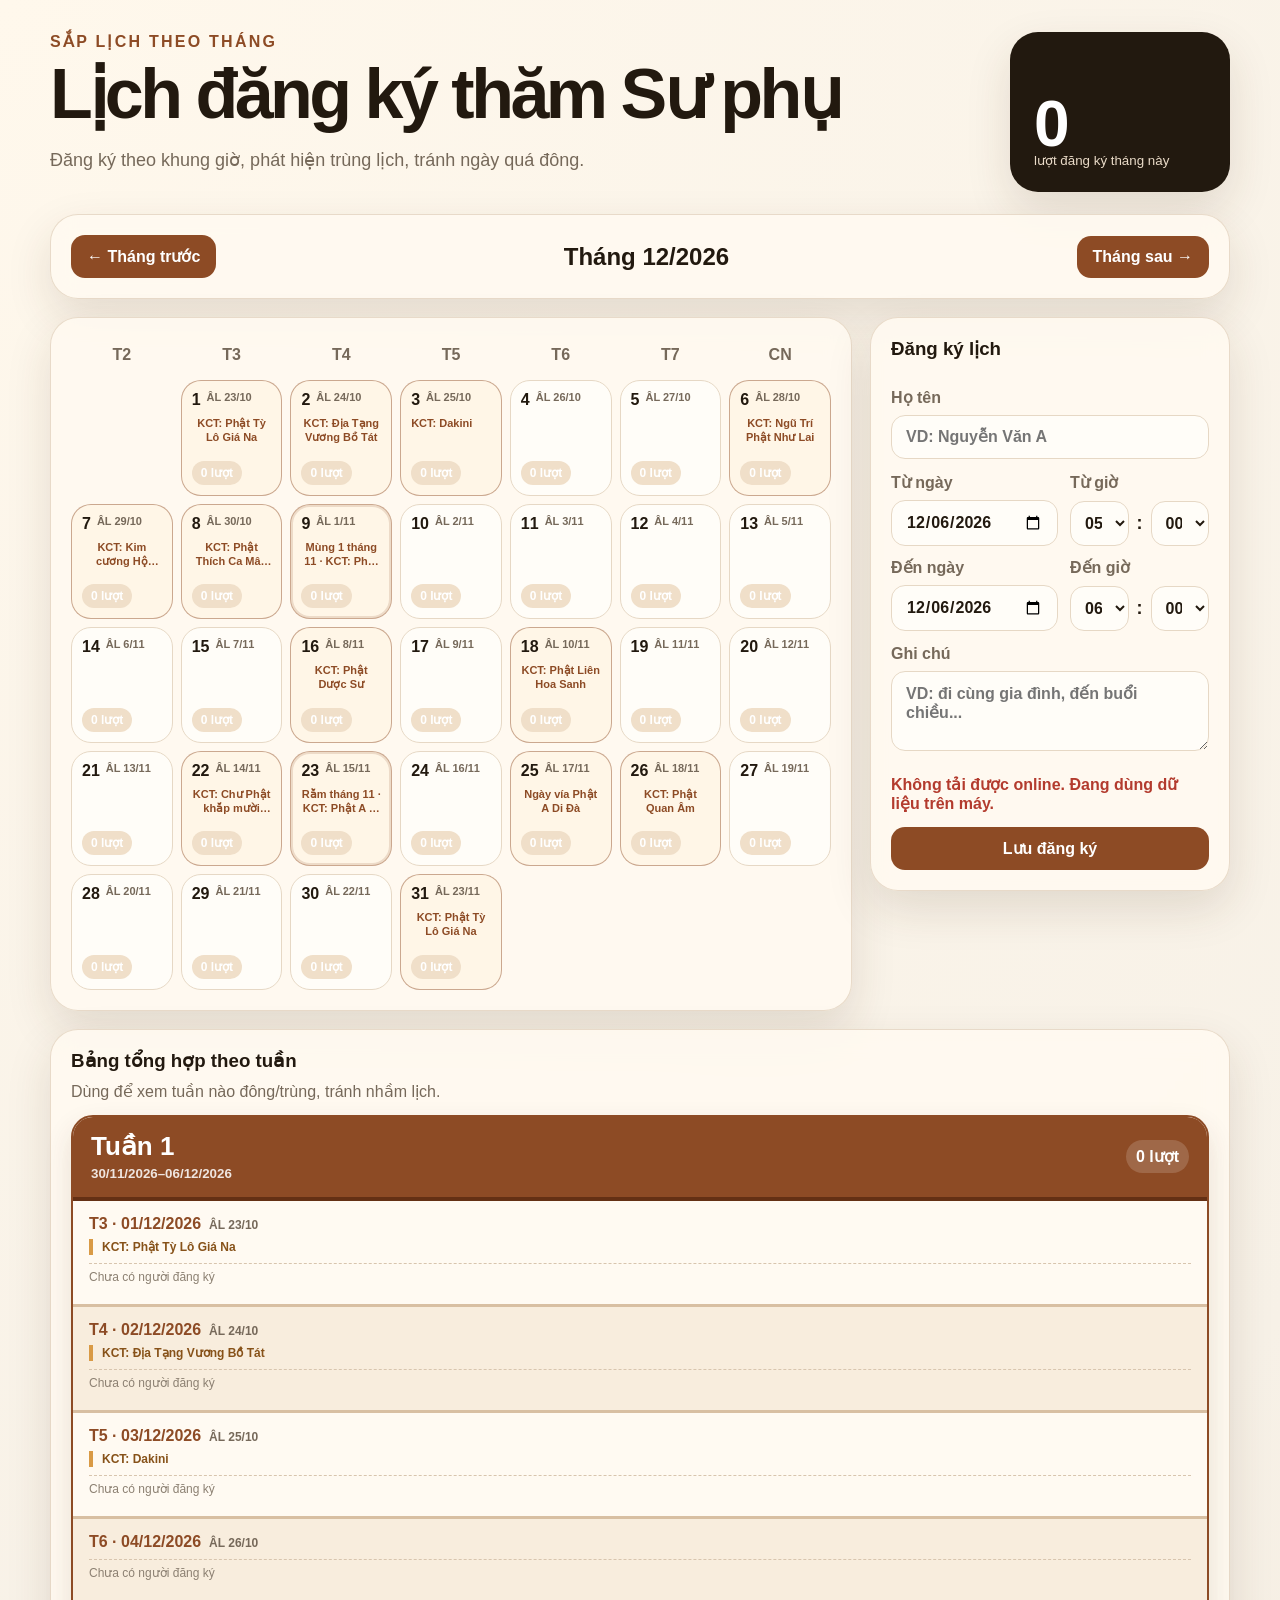
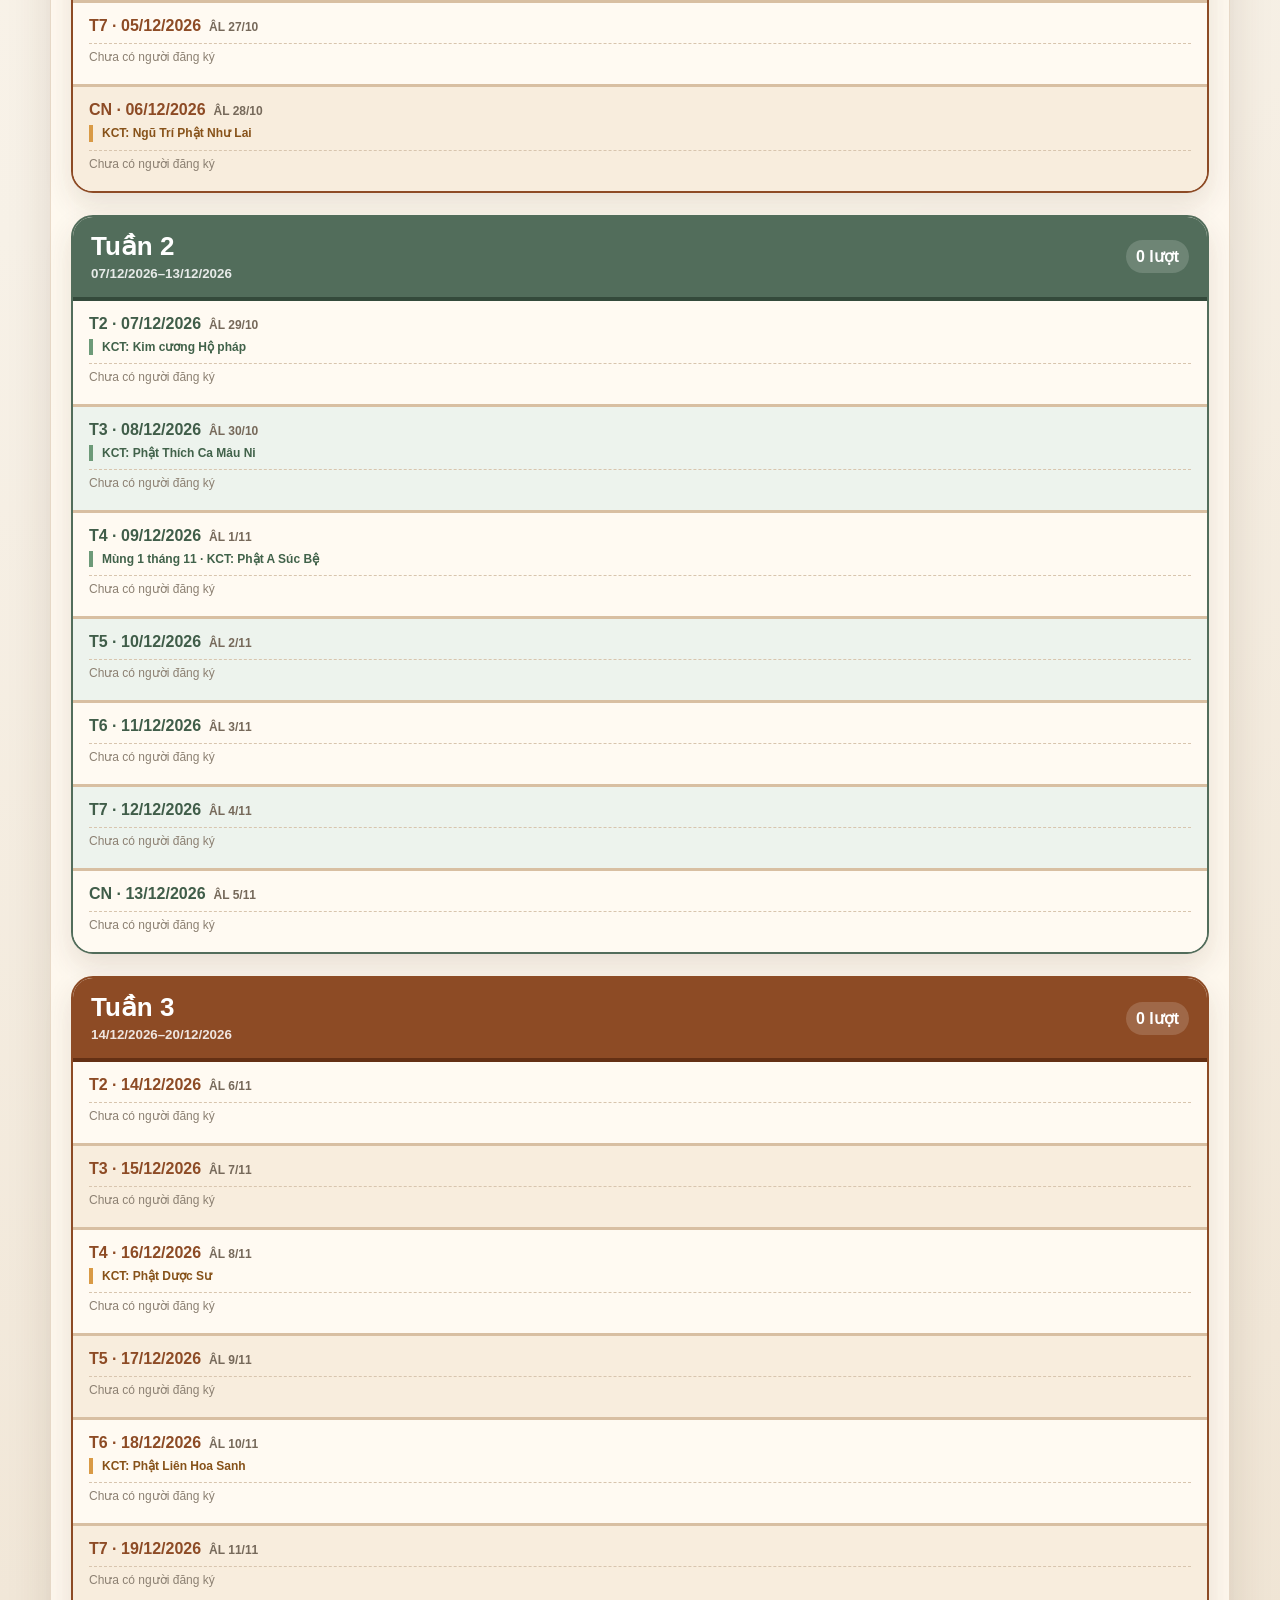
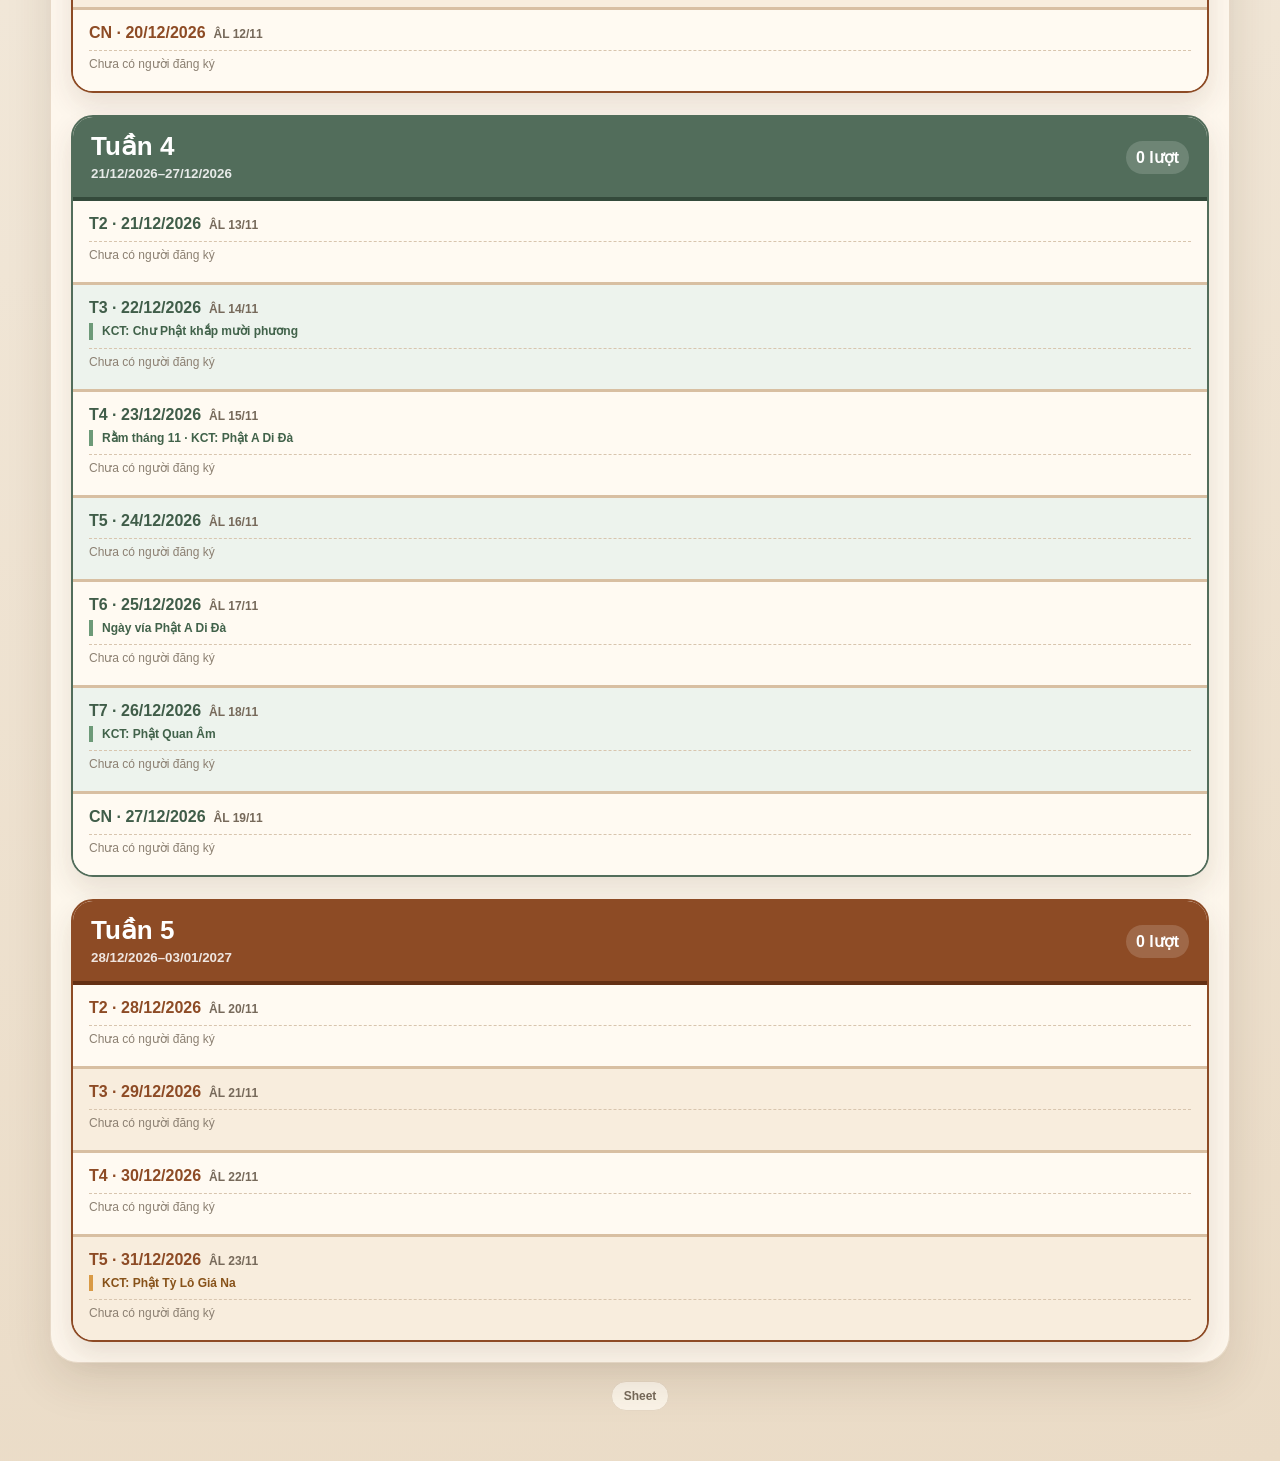
==== commit 53e179f5: "Stop duplicated registration expansion" ====
--- a/index.html
+++ b/index.html
@@ -79,6 +79,6 @@
   </div>
 </main>
 
-  <script src="app.js"></script>
+  <script src="app.js?v=20260716-1"></script>
 </body>
 </html>
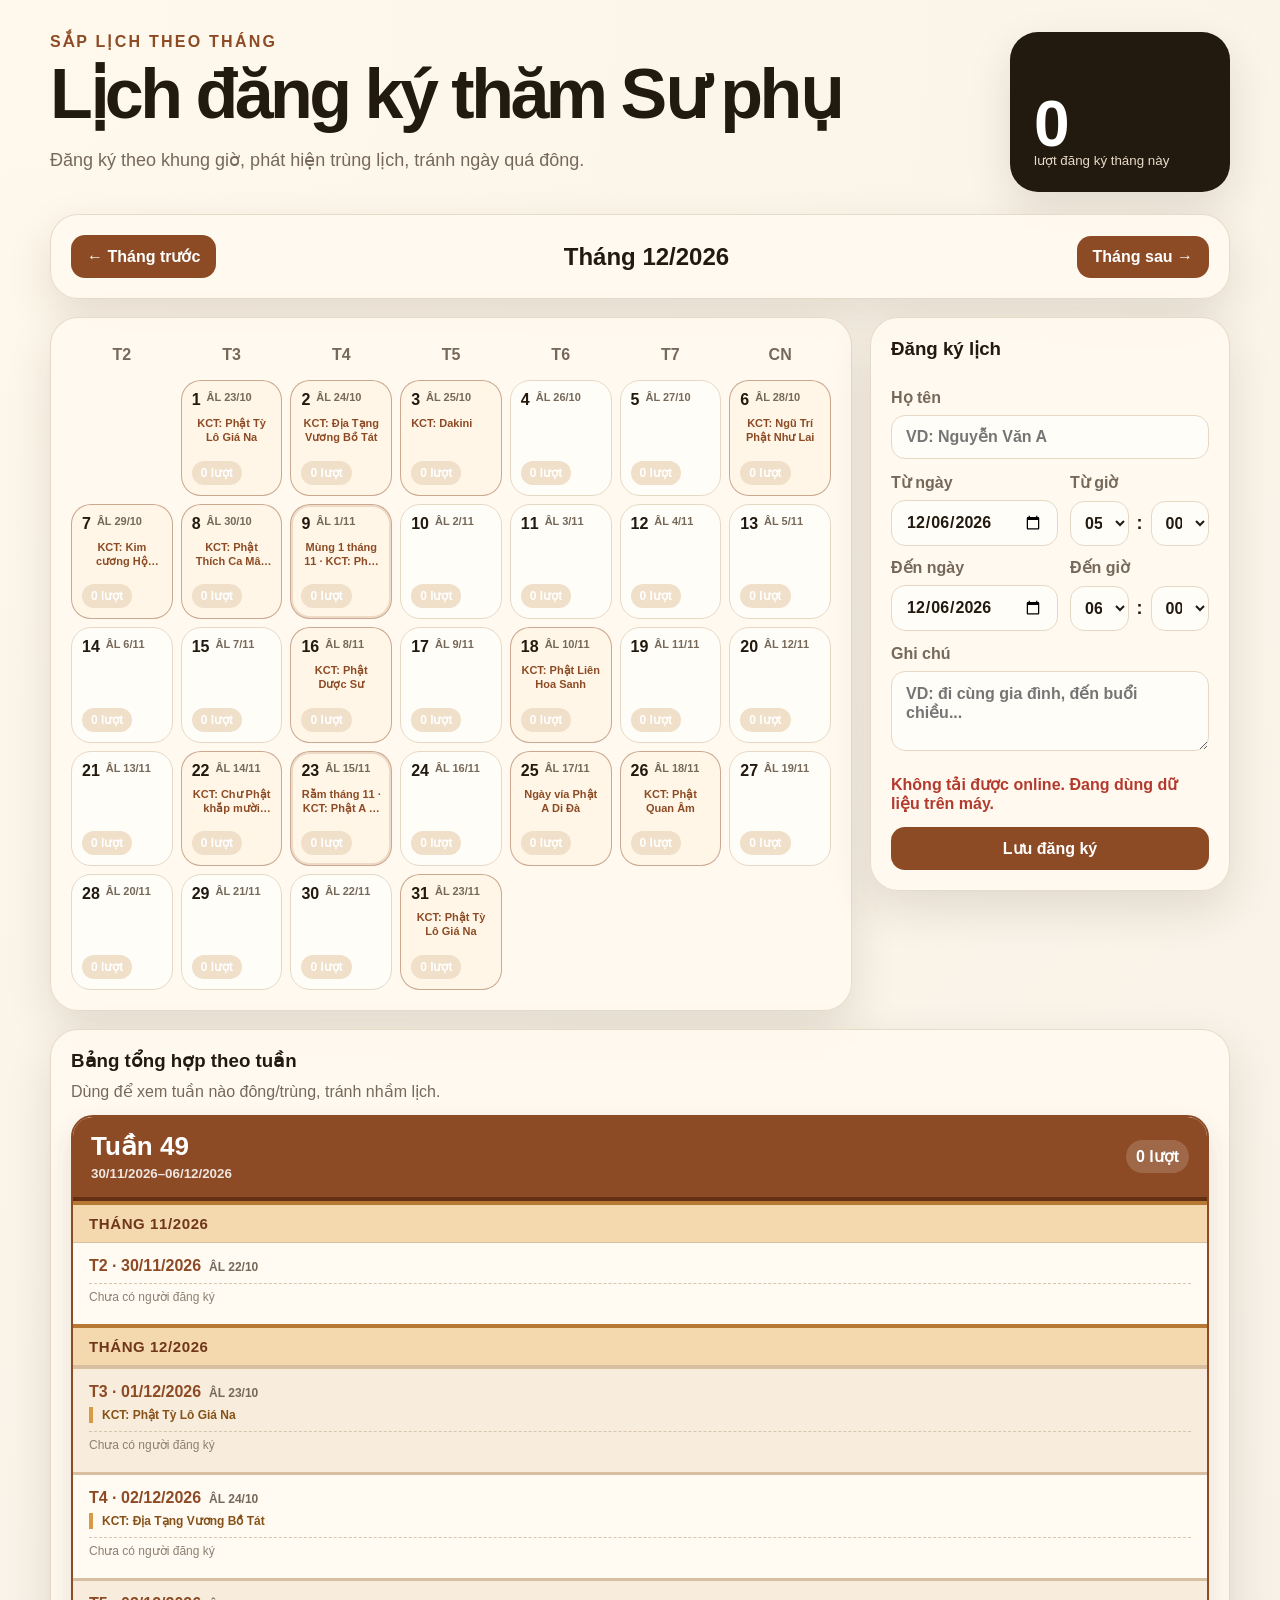
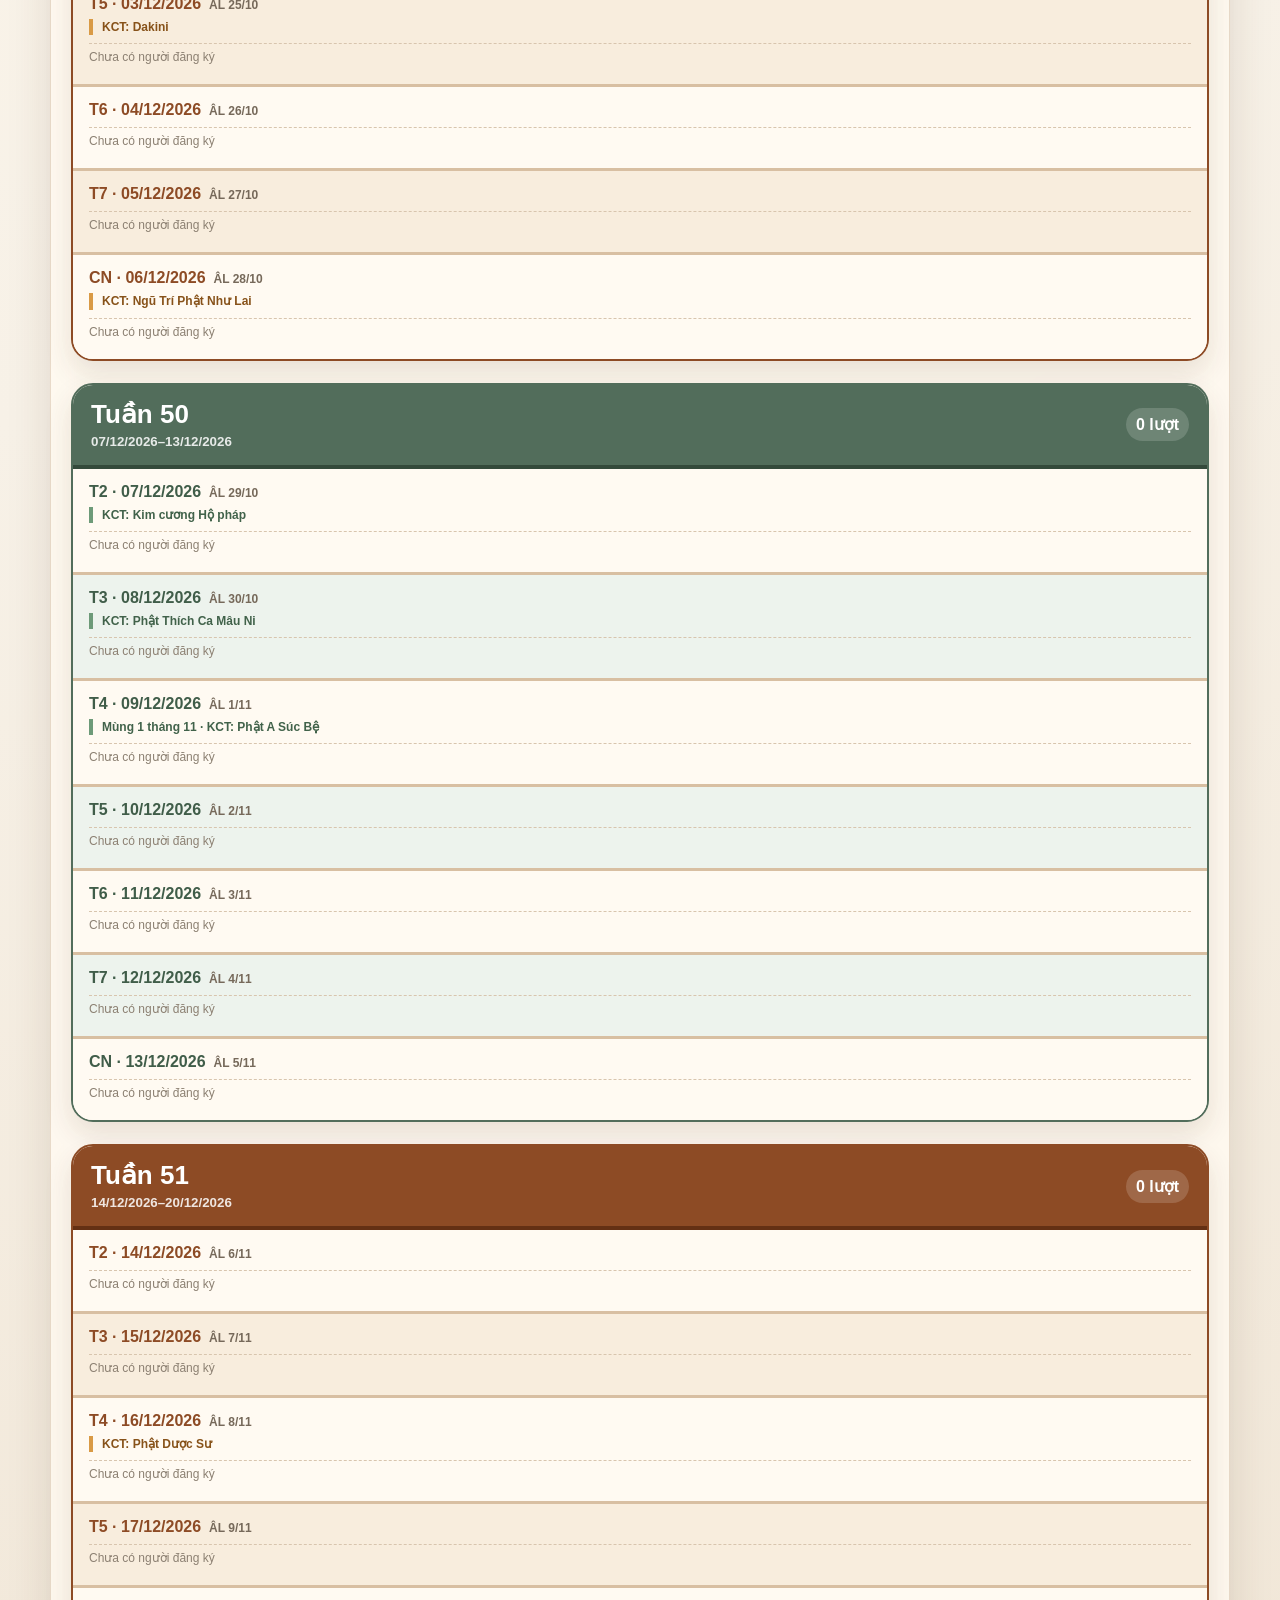
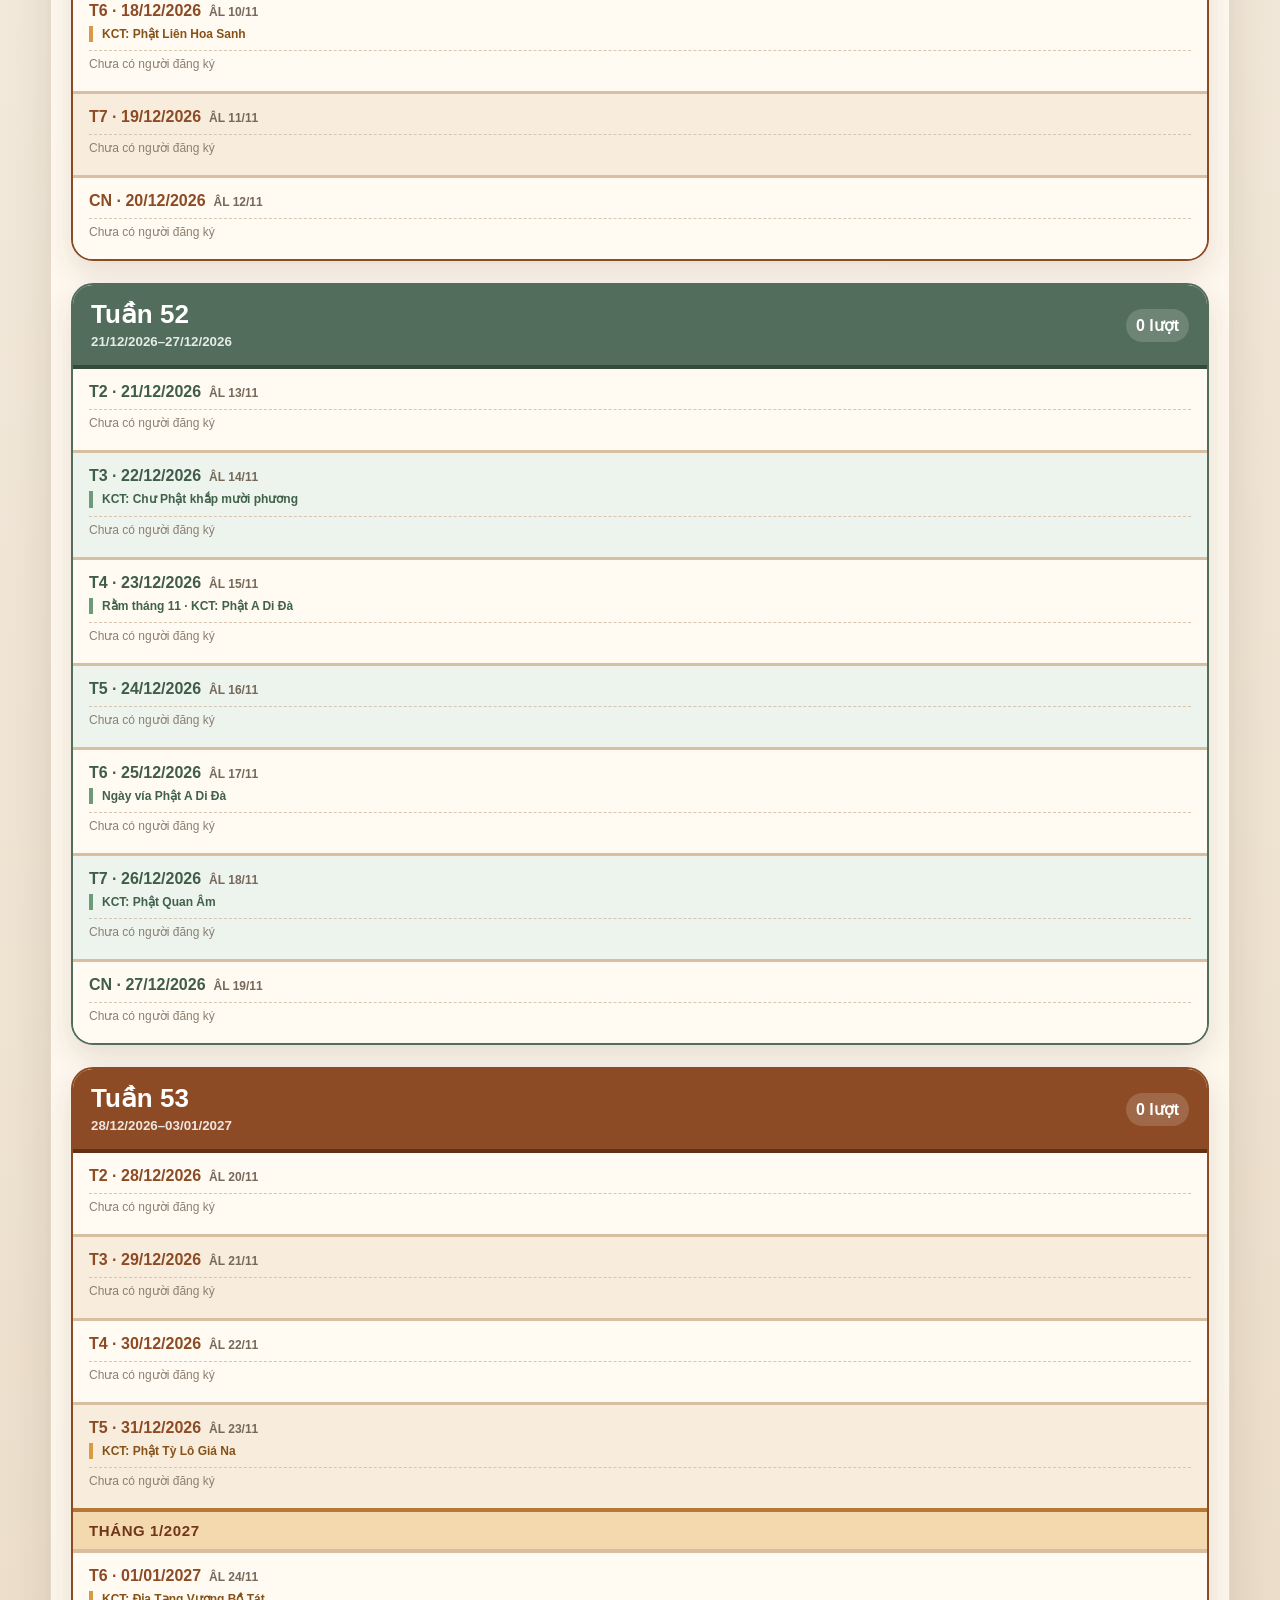
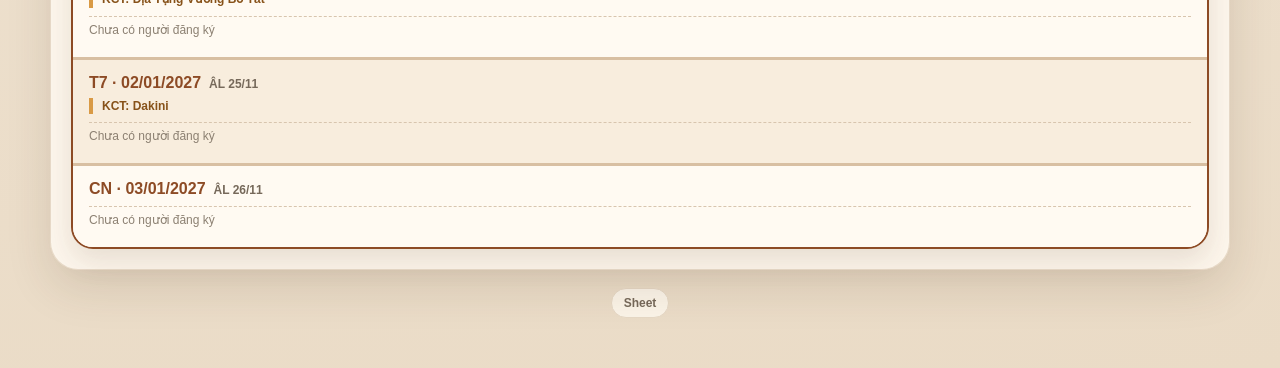
==== commit 767fbb71: "Fix daily sheet rows and weekly flow" ====
--- a/index.html
+++ b/index.html
@@ -3,8 +3,11 @@
 <head>
   <meta charset="UTF-8" />
   <meta name="viewport" content="width=device-width, initial-scale=1.0" />
+  <meta http-equiv="Cache-Control" content="no-cache, no-store, must-revalidate" />
+  <meta http-equiv="Pragma" content="no-cache" />
+  <meta http-equiv="Expires" content="0" />
   <title>Lịch thăm Sư phụ</title>
-  <link rel="stylesheet" href="styles.css" />
+  <link rel="stylesheet" href="styles.css?v=20260717-1" />
 </head>
 <body>
   <main class="app-shell">
@@ -79,6 +82,10 @@
   </div>
 </main>
 
-  <script src="app.js?v=20260716-1"></script>
+  <script>
+    const appScript = document.createElement("script");
+    appScript.src = `app.js?v=${Date.now()}`;
+    document.body.appendChild(appScript);
+  </script>
 </body>
 </html>
--- a/styles.css
+++ b/styles.css
@@ -280,6 +280,8 @@
 .week-card-header h4 { margin: 0; font-size: 26px; line-height: 1; }
 .week-card-header small { display: block; margin-top: 7px; color: rgba(255,255,255,.86); font-weight: 700; }
 .week-card-header > span { flex: 0 0 auto; padding: 7px 10px; border-radius: 999px; background: rgba(255,255,255,.16); font-weight: 800; }
+.overview-month-divider { padding: 10px 16px; border-top: 4px solid #b87835; border-bottom: 1px solid #d8bfa2; background: #f4d8ae; color: #6f3618; font-size: 15px; font-weight: 900; text-transform: uppercase; letter-spacing: .04em; }
+.week-card.alternate .overview-month-divider { border-top-color: #526d5b; background: #dce9dd; color: #344a3b; }
 .week-day-block { padding: 14px 16px; background: #fffaf2; border-top: 3px solid #d8bfa2; }
 .week-day-block:nth-of-type(even) { background: #f8eddd; }
 .week-day-block:first-of-type { border-top: 0; }
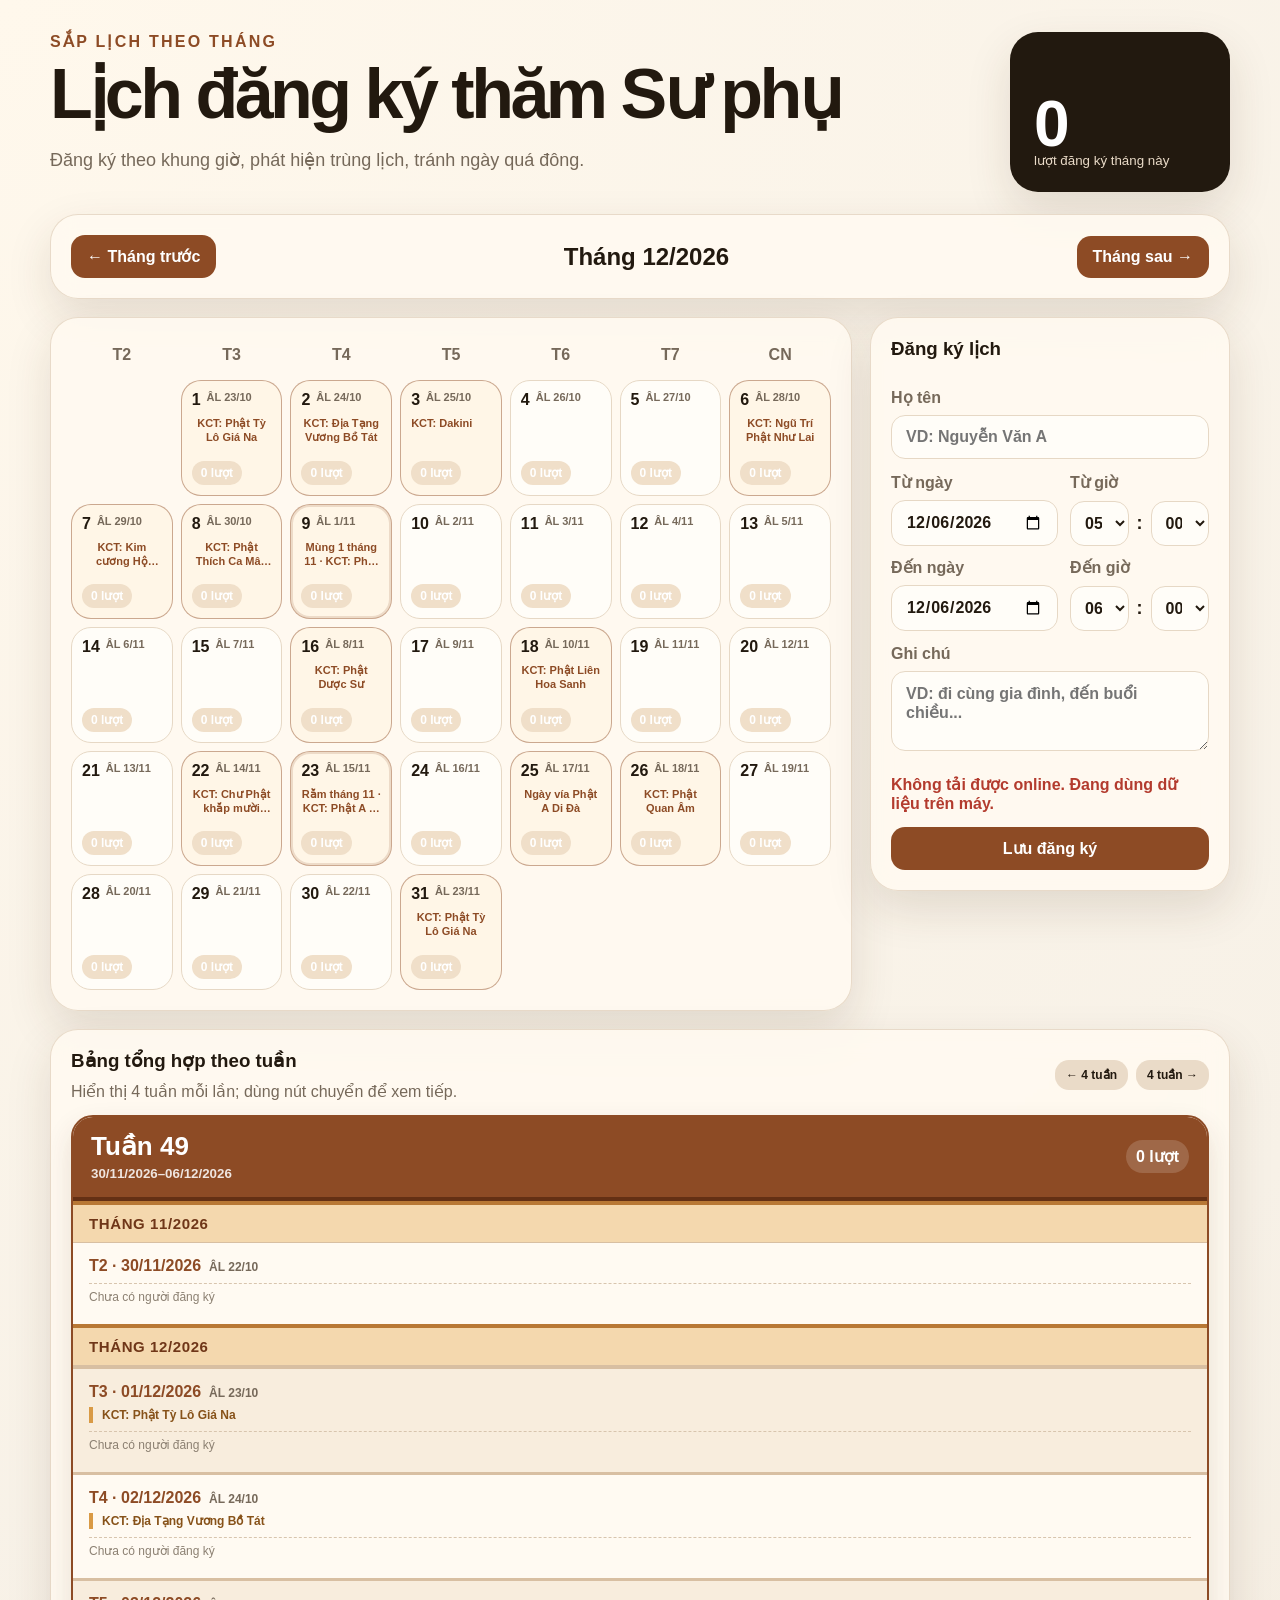
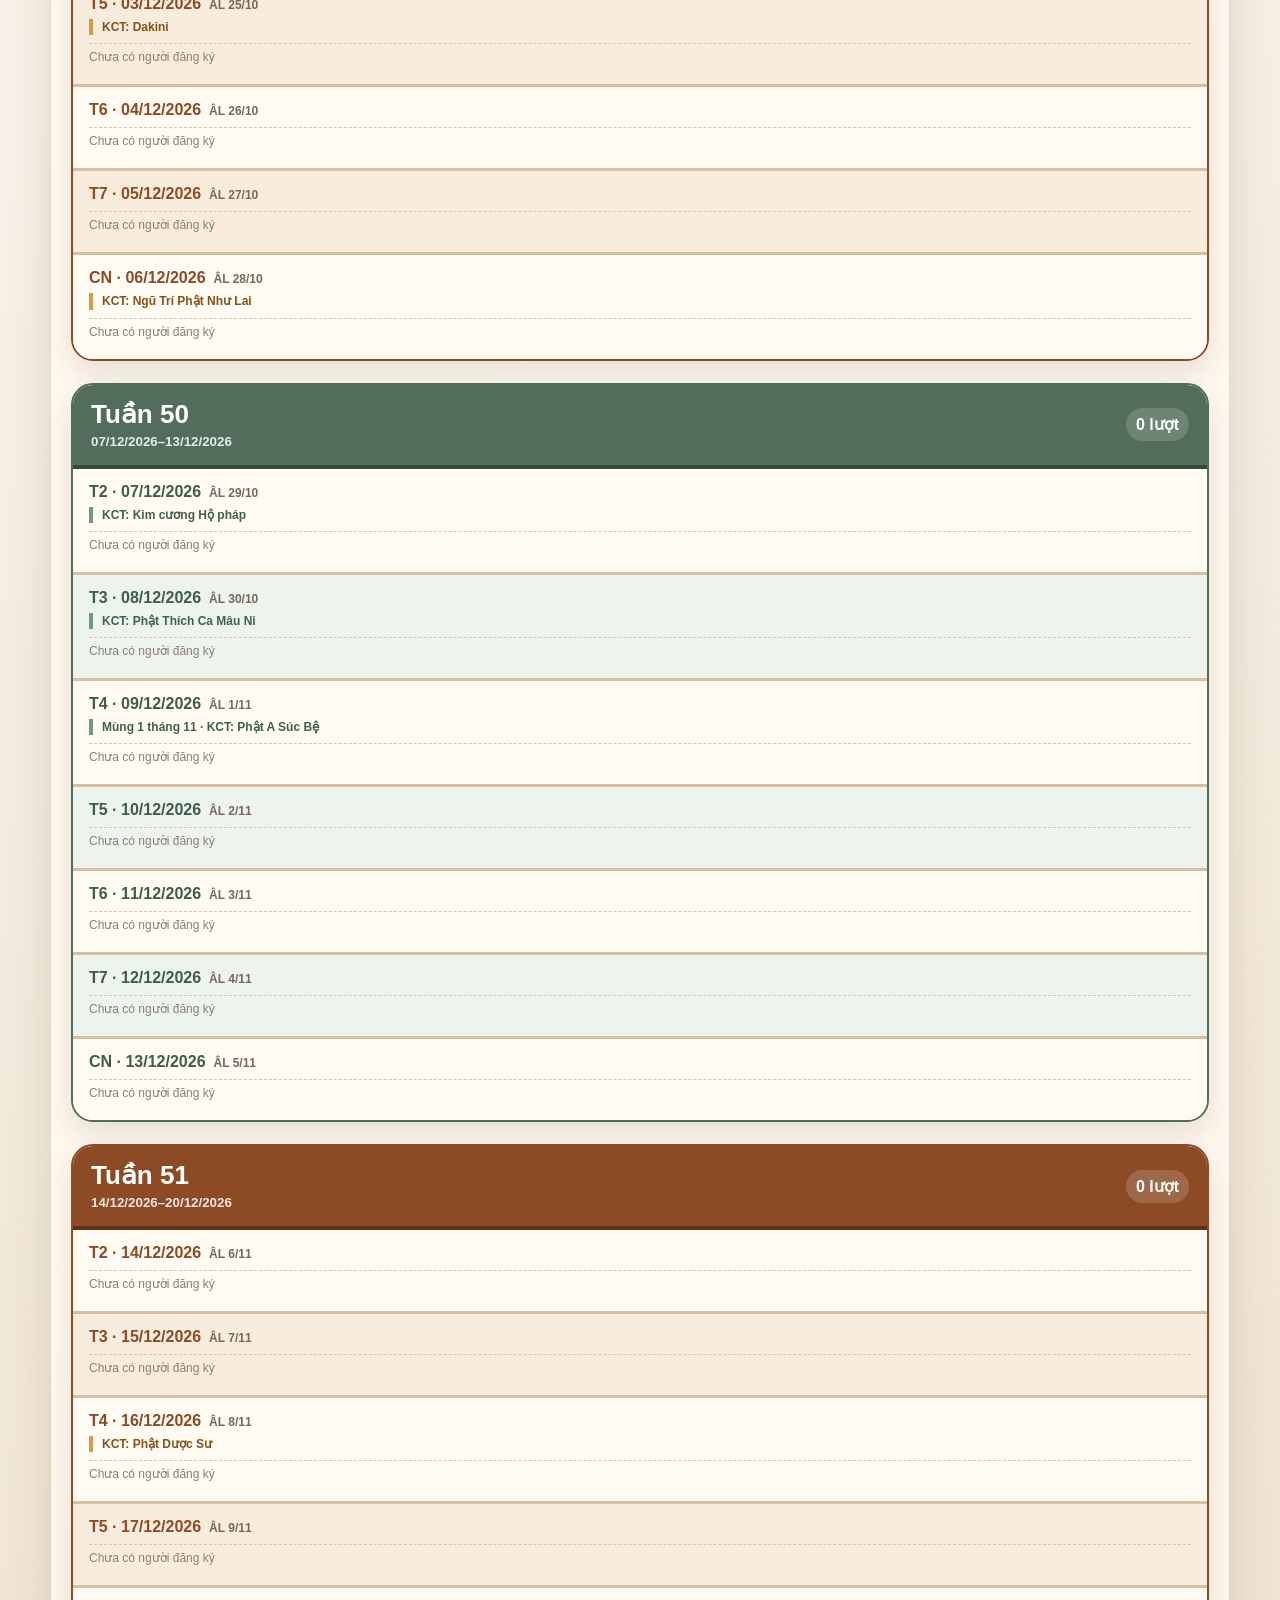
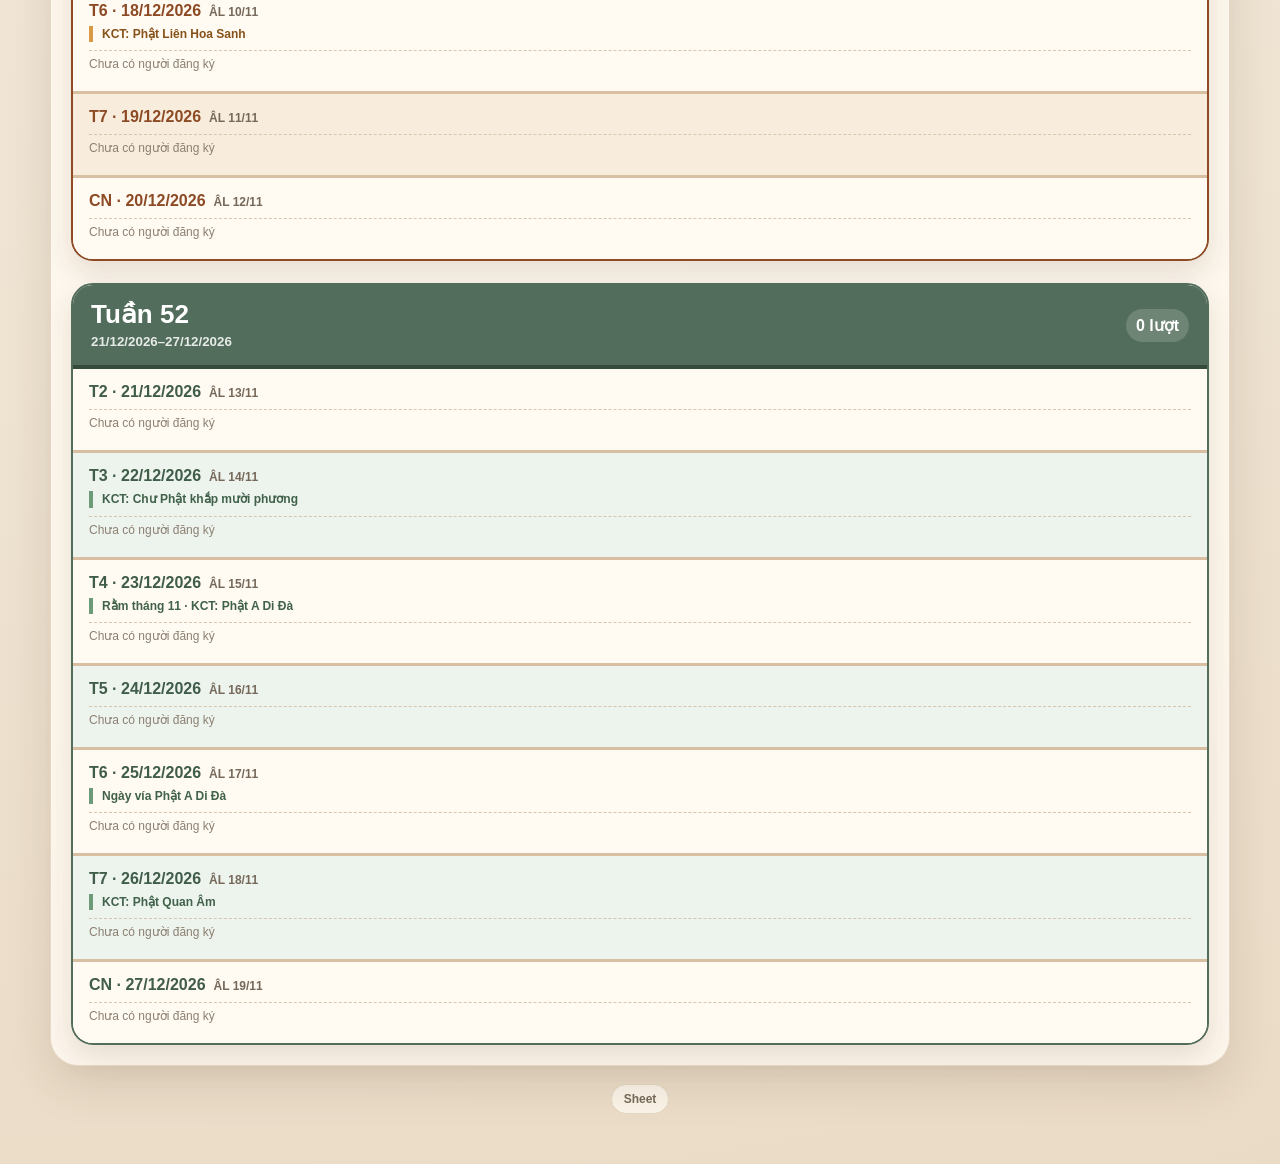
==== commit 643b719b: "Show four weeks without auto sheet repair" ====
--- a/index.html
+++ b/index.html
@@ -71,8 +71,9 @@
       <div class="section-head">
         <div>
           <h3>Bảng tổng hợp theo tuần</h3>
-          <p class="hint">Dùng để xem tuần nào đông/trùng, tránh nhầm lịch.</p>
+          <p class="hint">Hiển thị 4 tuần mỗi lần; dùng nút chuyển để xem tiếp.</p>
         </div>
+        <div class="overview-controls"><button id="prevOverviewWeeks" class="ghost" type="button">← 4 tuần</button><button id="nextOverviewWeeks" class="ghost" type="button">4 tuần →</button></div>
       </div>
       <div id="dailyOverview" class="daily-overview"></div>
     </section>
--- a/styles.css
+++ b/styles.css
@@ -282,6 +282,8 @@
 .week-card-header > span { flex: 0 0 auto; padding: 7px 10px; border-radius: 999px; background: rgba(255,255,255,.16); font-weight: 800; }
 .overview-month-divider { padding: 10px 16px; border-top: 4px solid #b87835; border-bottom: 1px solid #d8bfa2; background: #f4d8ae; color: #6f3618; font-size: 15px; font-weight: 900; text-transform: uppercase; letter-spacing: .04em; }
 .week-card.alternate .overview-month-divider { border-top-color: #526d5b; background: #dce9dd; color: #344a3b; }
+.overview-controls { display: flex; gap: 8px; flex-wrap: wrap; justify-content: flex-end; }
+.overview-controls button { padding: 8px 11px; font-size: 12px; }
 .week-day-block { padding: 14px 16px; background: #fffaf2; border-top: 3px solid #d8bfa2; }
 .week-day-block:nth-of-type(even) { background: #f8eddd; }
 .week-day-block:first-of-type { border-top: 0; }
@@ -311,6 +313,8 @@
 
 @media (max-width: 620px) {
   .overview-card { padding: 10px; }
+  .overview-controls { width: 100%; justify-content: stretch; }
+  .overview-controls button { flex: 1; }
   .daily-overview { gap: 18px; }
   .week-card-header { padding: 15px 13px; }
   .week-card-header h4 { font-size: 26px; }
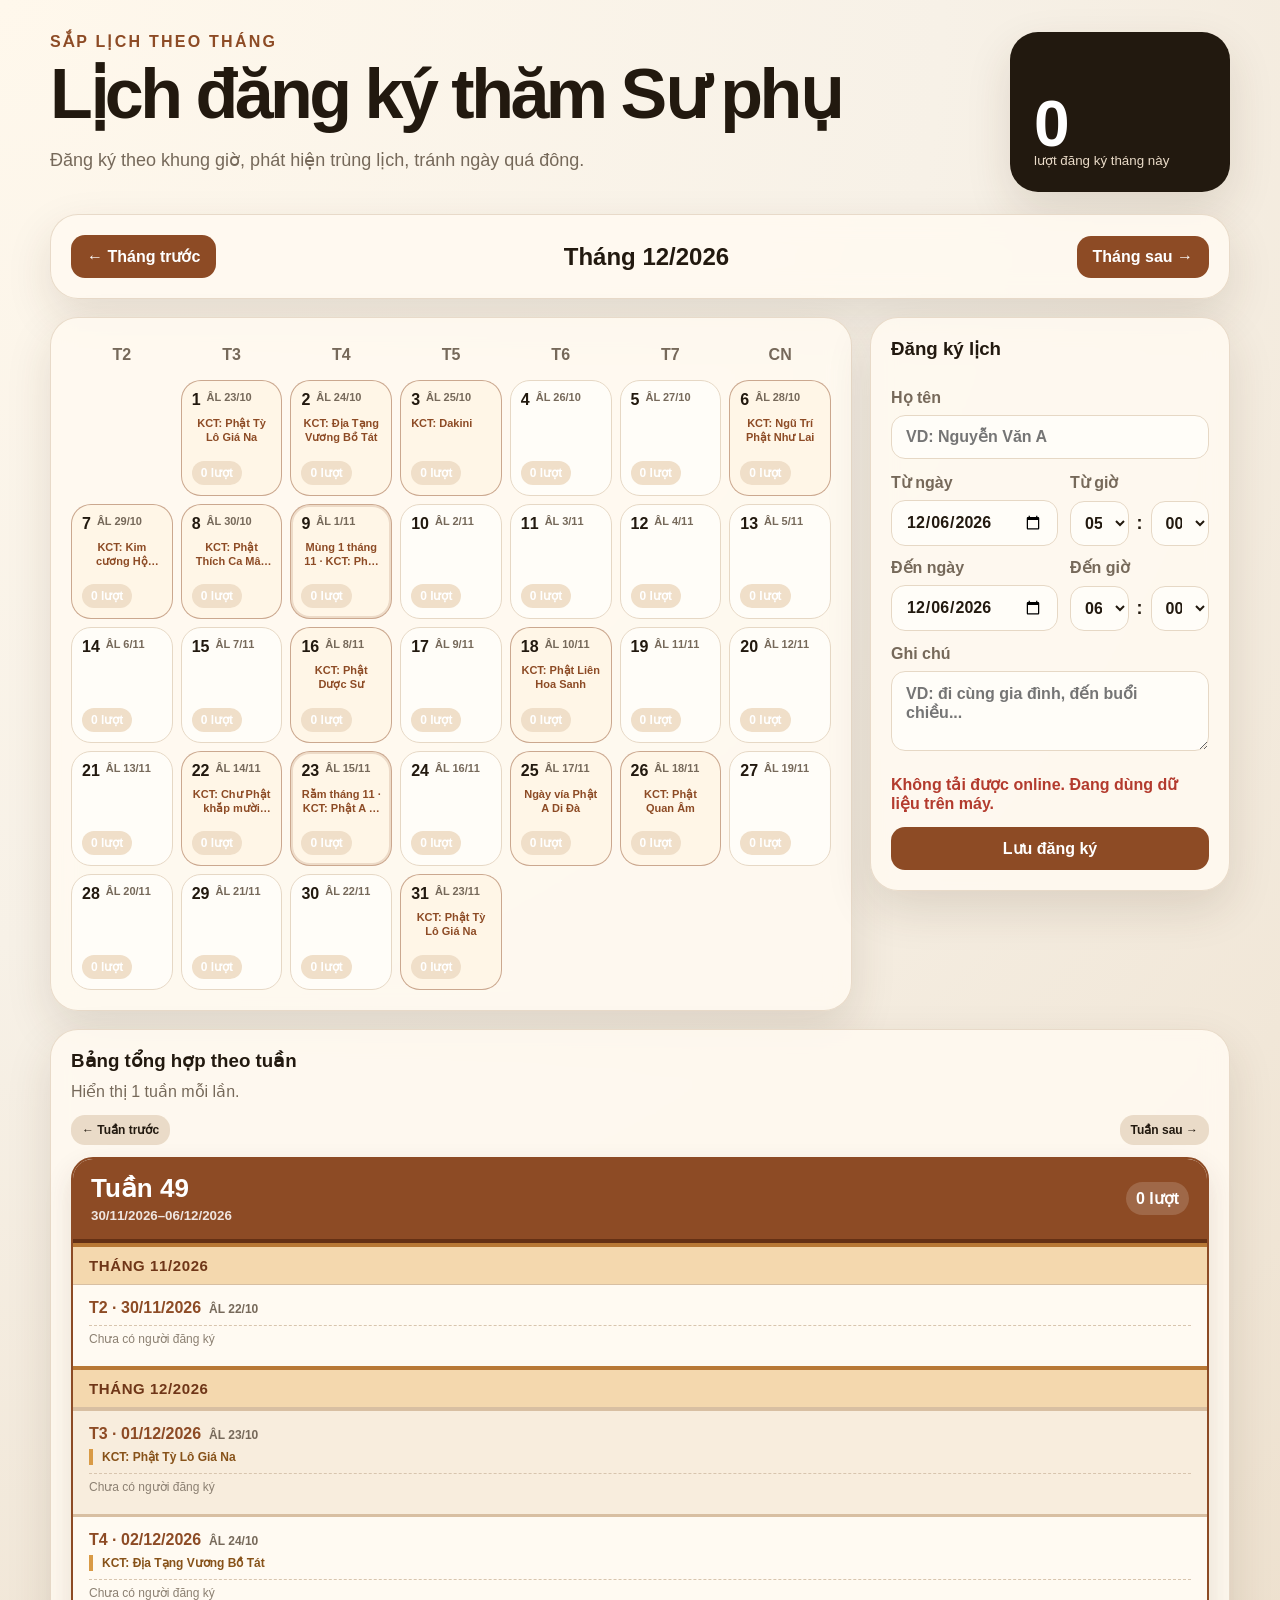
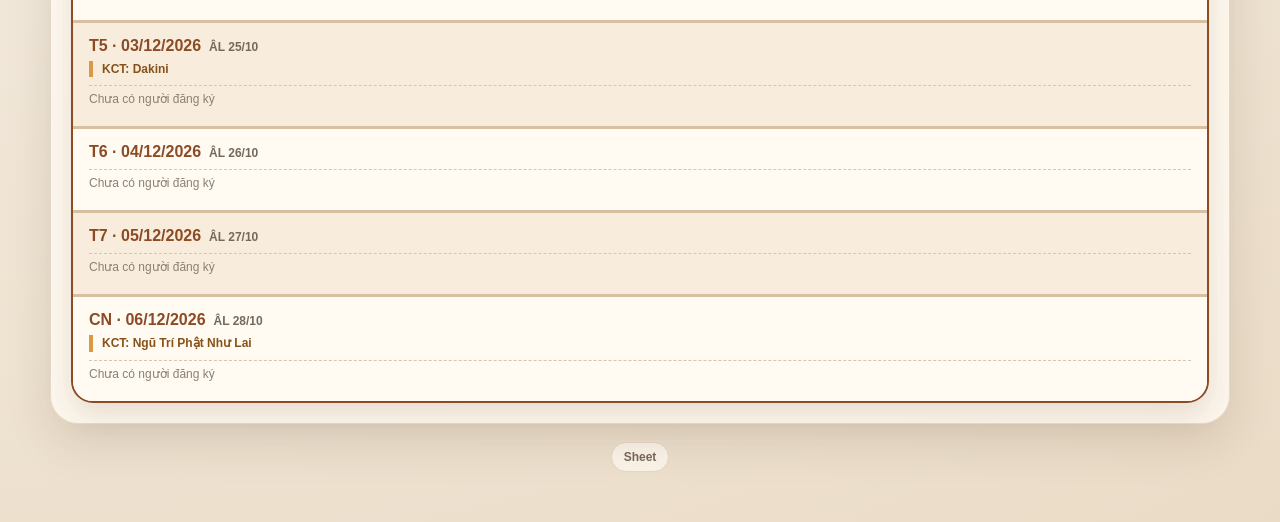
==== commit 27208c2a: "Show one week at a time" ====
--- a/index.html
+++ b/index.html
@@ -7,7 +7,7 @@
   <meta http-equiv="Pragma" content="no-cache" />
   <meta http-equiv="Expires" content="0" />
   <title>Lịch thăm Sư phụ</title>
-  <link rel="stylesheet" href="styles.css?v=20260717-1" />
+  <link rel="stylesheet" href="styles.css?v=20260717-2" />
 </head>
 <body>
   <main class="app-shell">
@@ -71,10 +71,10 @@
       <div class="section-head">
         <div>
           <h3>Bảng tổng hợp theo tuần</h3>
-          <p class="hint">Hiển thị 4 tuần mỗi lần; dùng nút chuyển để xem tiếp.</p>
+          <p class="hint">Hiển thị 1 tuần mỗi lần.</p>
         </div>
-        <div class="overview-controls"><button id="prevOverviewWeeks" class="ghost" type="button">← 4 tuần</button><button id="nextOverviewWeeks" class="ghost" type="button">4 tuần →</button></div>
       </div>
+      <div class="overview-controls"><button id="prevOverviewWeeks" class="ghost" type="button">← Tuần trước</button><button id="nextOverviewWeeks" class="ghost" type="button">Tuần sau →</button></div>
       <div id="dailyOverview" class="daily-overview"></div>
     </section>
     <footer class="sheet-footer"><a href="https://docs.google.com/spreadsheets/d/1j-16zKVZ3gXSCx_N8CXXIIbgkLOeEQ3ad5XMxA3rZmU/edit?gid=202662986#gid=202662986" target="_blank" rel="noopener noreferrer">Sheet</a></footer>
--- a/styles.css
+++ b/styles.css
@@ -282,7 +282,7 @@
 .week-card-header > span { flex: 0 0 auto; padding: 7px 10px; border-radius: 999px; background: rgba(255,255,255,.16); font-weight: 800; }
 .overview-month-divider { padding: 10px 16px; border-top: 4px solid #b87835; border-bottom: 1px solid #d8bfa2; background: #f4d8ae; color: #6f3618; font-size: 15px; font-weight: 900; text-transform: uppercase; letter-spacing: .04em; }
 .week-card.alternate .overview-month-divider { border-top-color: #526d5b; background: #dce9dd; color: #344a3b; }
-.overview-controls { display: flex; gap: 8px; flex-wrap: wrap; justify-content: flex-end; }
+.overview-controls { display: flex; width: 100%; margin-bottom: 12px; gap: 8px; justify-content: space-between; }
 .overview-controls button { padding: 8px 11px; font-size: 12px; }
 .week-day-block { padding: 14px 16px; background: #fffaf2; border-top: 3px solid #d8bfa2; }
 .week-day-block:nth-of-type(even) { background: #f8eddd; }
@@ -313,8 +313,7 @@
 
 @media (max-width: 620px) {
   .overview-card { padding: 10px; }
-  .overview-controls { width: 100%; justify-content: stretch; }
-  .overview-controls button { flex: 1; }
+  .overview-controls button { min-width: 112px; }
   .daily-overview { gap: 18px; }
   .week-card-header { padding: 15px 13px; }
   .week-card-header h4 { font-size: 26px; }
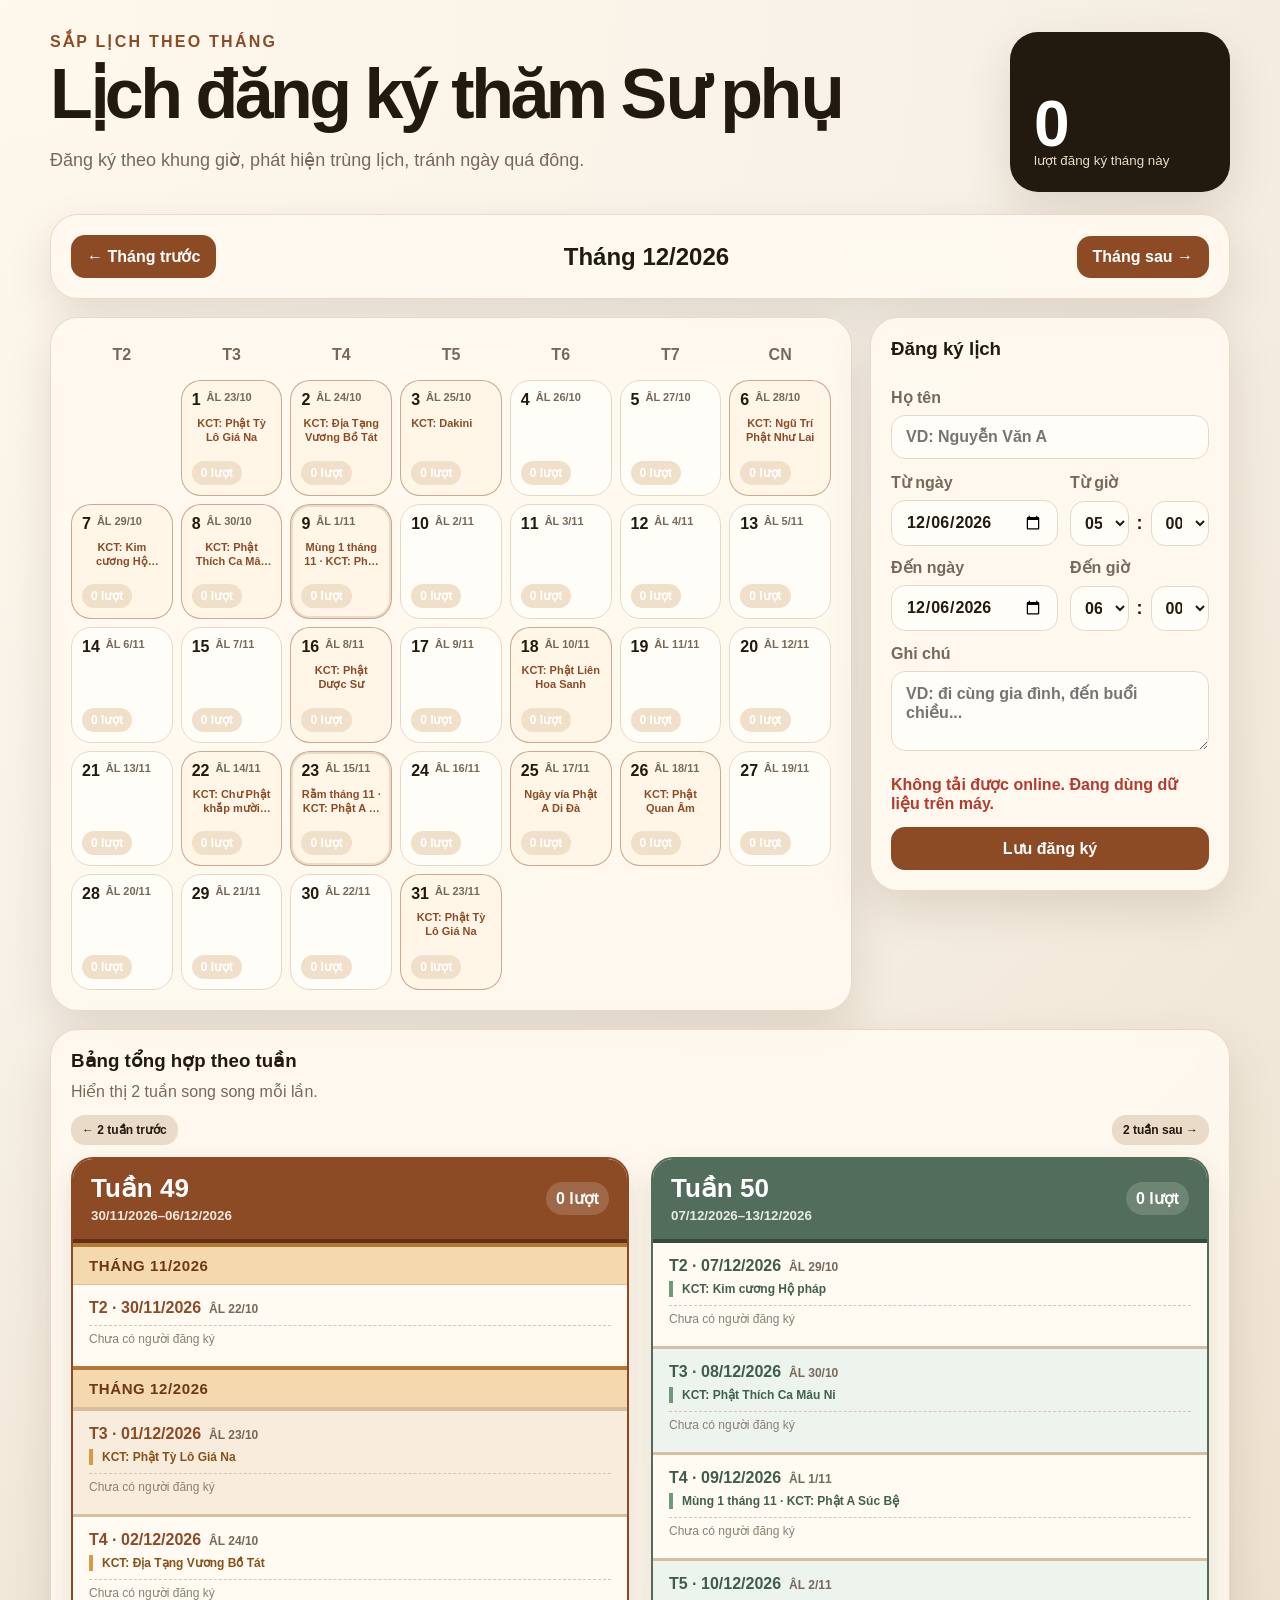
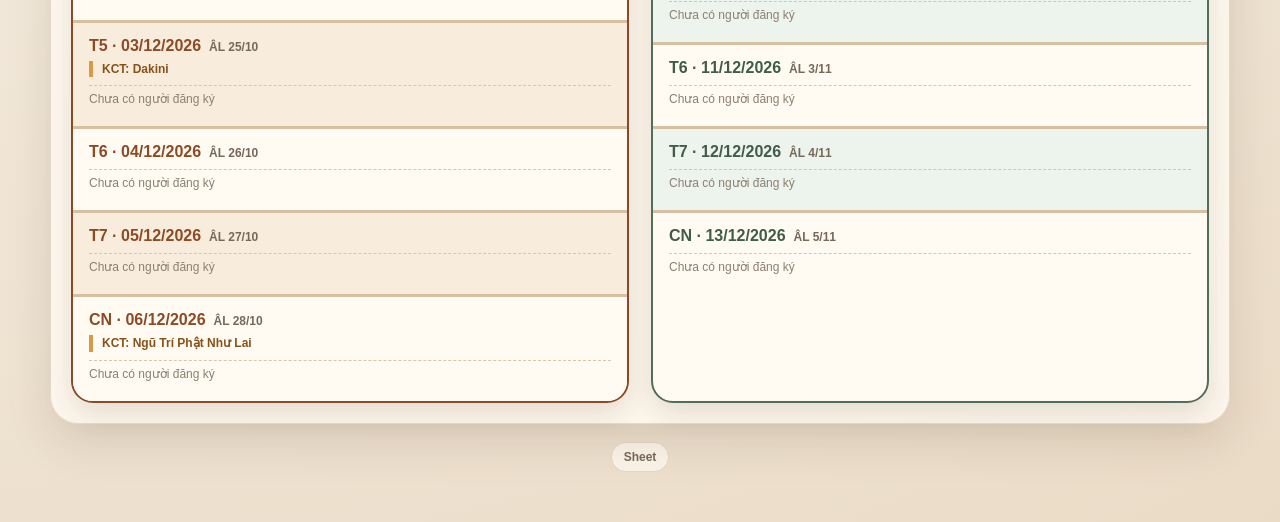
==== commit e31f0f5a: "Show two weeks side by side" ====
--- a/index.html
+++ b/index.html
@@ -7,7 +7,7 @@
   <meta http-equiv="Pragma" content="no-cache" />
   <meta http-equiv="Expires" content="0" />
   <title>Lịch thăm Sư phụ</title>
-  <link rel="stylesheet" href="styles.css?v=20260717-2" />
+  <link rel="stylesheet" href="styles.css?v=20260717-3" />
 </head>
 <body>
   <main class="app-shell">
@@ -71,10 +71,10 @@
       <div class="section-head">
         <div>
           <h3>Bảng tổng hợp theo tuần</h3>
-          <p class="hint">Hiển thị 1 tuần mỗi lần.</p>
+          <p class="hint">Hiển thị 2 tuần song song mỗi lần.</p>
         </div>
       </div>
-      <div class="overview-controls"><button id="prevOverviewWeeks" class="ghost" type="button">← Tuần trước</button><button id="nextOverviewWeeks" class="ghost" type="button">Tuần sau →</button></div>
+      <div class="overview-controls"><button id="prevOverviewWeeks" class="ghost" type="button">← 2 tuần trước</button><button id="nextOverviewWeeks" class="ghost" type="button">2 tuần sau →</button></div>
       <div id="dailyOverview" class="daily-overview"></div>
     </section>
     <footer class="sheet-footer"><a href="https://docs.google.com/spreadsheets/d/1j-16zKVZ3gXSCx_N8CXXIIbgkLOeEQ3ad5XMxA3rZmU/edit?gid=202662986#gid=202662986" target="_blank" rel="noopener noreferrer">Sheet</a></footer>
--- a/styles.css
+++ b/styles.css
@@ -272,7 +272,7 @@
   .time-chip { width: 100%; max-width: 100%; border-radius: 12px; flex-wrap: wrap; overflow-wrap: anywhere; white-space: normal; }
 }
 /* Weekly overview v4 */
-.daily-overview { display: grid; gap: 22px; overflow: visible; }
+.daily-overview { display: grid; grid-template-columns: repeat(2, minmax(0, 1fr)); gap: 22px; overflow: visible; }
 .week-card { overflow: hidden; border: 2px solid #8d4b25; border-radius: 22px; background: #fffaf2; box-shadow: 0 12px 28px rgba(72, 45, 20, .12); }
 .week-card.alternate { border-color: #526d5b; }
 .week-card-header { display: flex; align-items: center; justify-content: space-between; gap: 12px; padding: 16px 18px; color: white; background: #8d4b25; border-bottom: 4px solid #643014; }
@@ -324,6 +324,7 @@
   .time-chip { gap: 3px; }
   .time-chip button { padding: 6px; font-size: 9px; }
 }
+@media (max-width: 900px) { .daily-overview { grid-template-columns: 1fr; } }
 .sheet-footer { display: flex; justify-content: center; padding: 18px 0 2px; }
 .sheet-footer a { display: inline-flex; align-items: center; justify-content: center; padding: 7px 12px; border: 1px solid var(--line); border-radius: 999px; background: rgba(255,250,241,.8); color: var(--muted); font-size: 12px; font-weight: 800; text-decoration: none; }
 .sheet-footer a:hover { border-color: var(--brand); color: var(--brand); }
